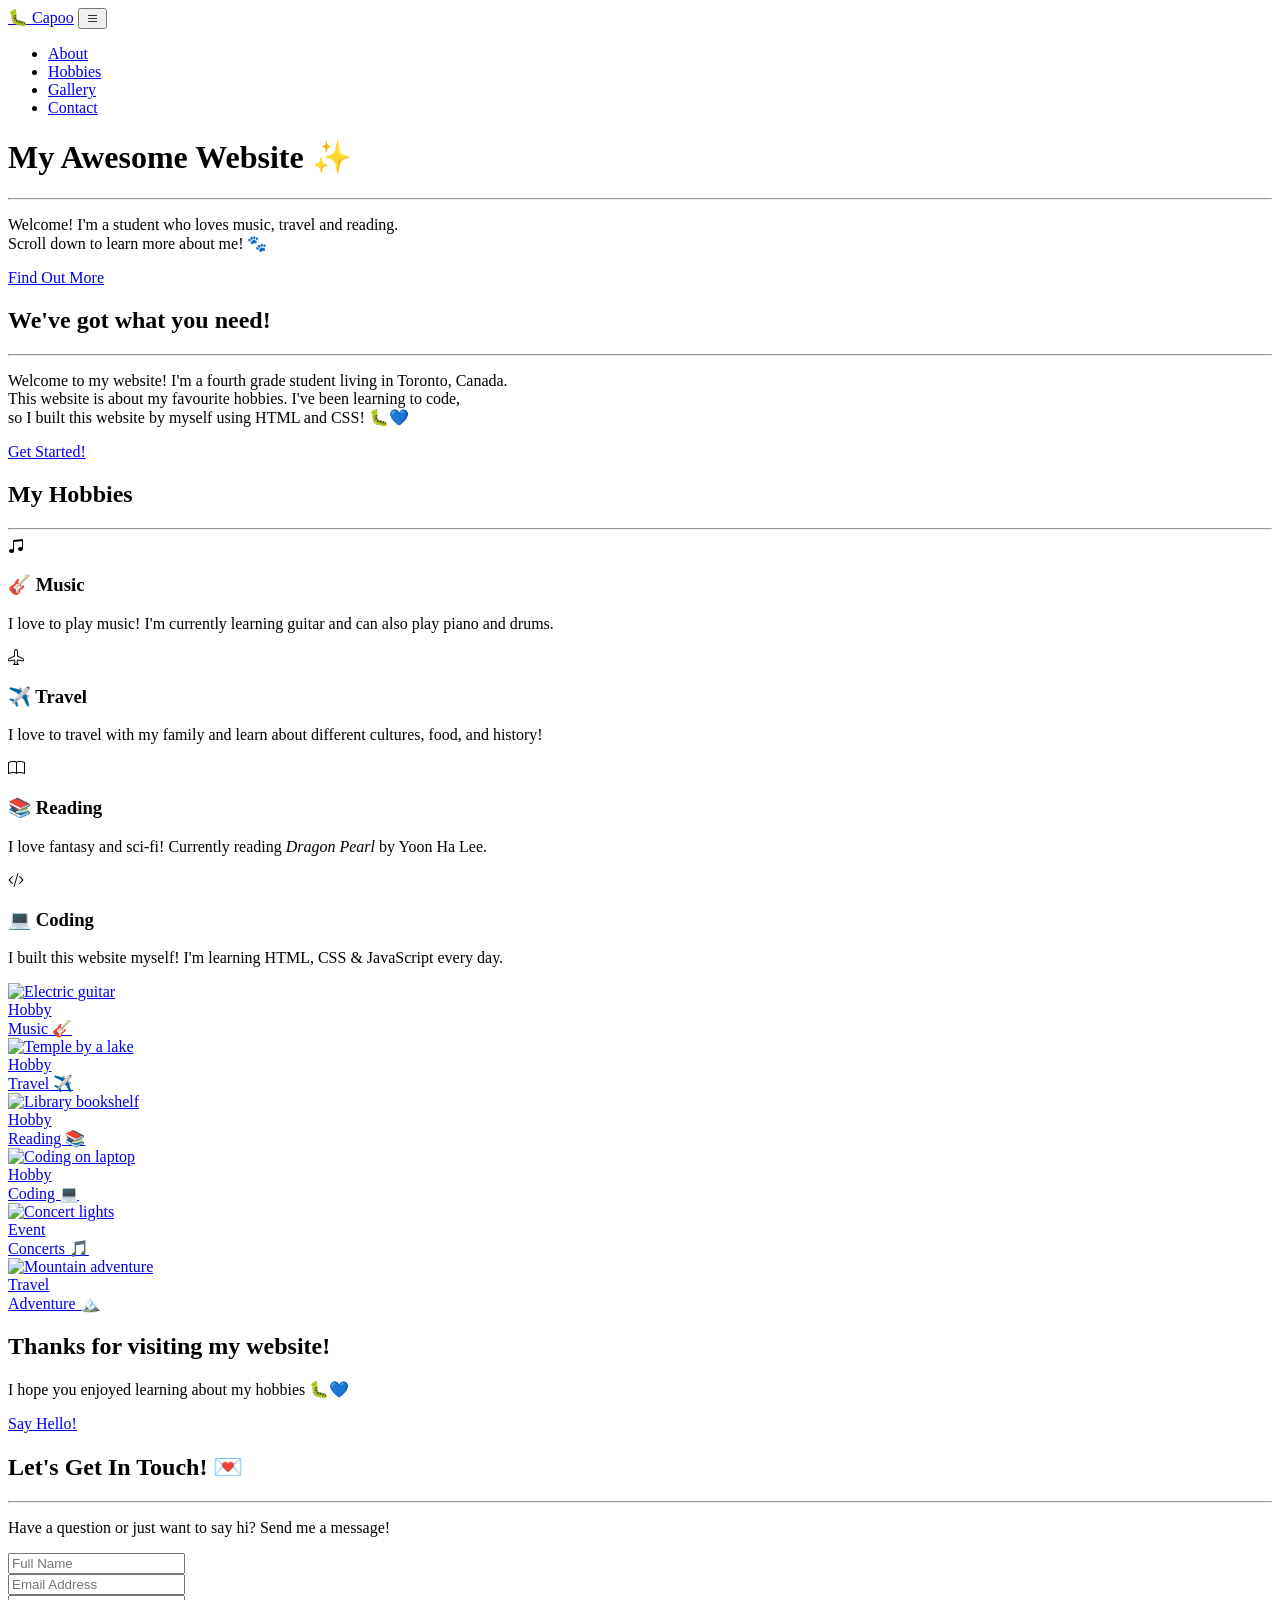
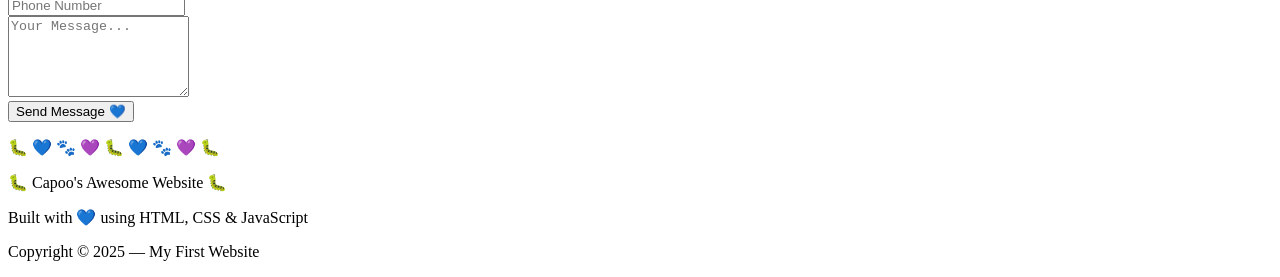
==== index.html @ 3549cbed "Add files via upload" ====
<!DOCTYPE html>
<html lang="en">
  <head>
    <meta charset="UTF-8" />
    <meta name="viewport" content="width=device-width, initial-scale=1, shrink-to-fit=no" />
    <meta name="description" content="My Capoo-themed personal website showcasing my hobbies and interests. Kawaii and cute!" />
    <title>🐛 Capoo's Awesome Website</title>
    <!-- Bootstrap Icons -->
    <link href="https://cdn.jsdelivr.net/npm/bootstrap-icons@1.10.5/font/bootstrap-icons.css" rel="stylesheet" />
    <!-- Google Fonts -->
    <link rel="preconnect" href="https://fonts.googleapis.com" />
    <link rel="preconnect" href="https://fonts.gstatic.com" crossorigin />
    <link href="https://fonts.googleapis.com/css2?family=Nunito:wght@400;600;700;800;900&family=Quicksand:wght@400;500;600;700&display=swap" rel="stylesheet" />
    <!-- SimpleLightbox CSS -->
    <link href="https://cdnjs.cloudflare.com/ajax/libs/SimpleLightbox/2.1.0/simpleLightbox.min.css" rel="stylesheet" />
    <!-- Main Stylesheet -->
    <link rel="stylesheet" href="style.css" />
  </head>
  <body id="page-top">

    <!-- ===== NAVBAR ===== -->
    <nav class="capoo-nav" id="mainNav">
      <div class="nav-container">
        <a class="nav-brand" href="#page-top">🐛 Capoo</a>
        <button class="nav-toggler" id="navToggler" aria-label="Toggle navigation">
          <i class="bi bi-list"></i>
        </button>
        <ul class="nav-links" id="navLinks">
          <li><a class="nav-link" href="#about">About</a></li>
          <li><a class="nav-link" href="#hobbies">Hobbies</a></li>
          <li><a class="nav-link" href="#gallery">Gallery</a></li>
          <li><a class="nav-link" href="#contact">Contact</a></li>
        </ul>
      </div>
    </nav>

    <!-- ===== MASTHEAD / HERO ===== -->
    <header class="masthead" id="hero">
      <div class="masthead-overlay"></div>
      <div class="masthead-content">
        <div class="masthead-inner">
          <h1 class="masthead-title">My Awesome Website ✨</h1>
          <hr class="divider" />
          <p class="masthead-subtitle">
            Welcome! I'm a student who loves music, travel and reading.<br />
            Scroll down to learn more about me! 🐾
          </p>
          <a class="btn-capoo-xl" href="#about">Find Out More</a>
        </div>
      </div>
    </header>

    <!-- ===== ABOUT ===== -->
    <section class="page-section section-primary" id="about">
      <div class="section-container text-center">
        <h2 class="section-heading text-white">We've got what you need!</h2>
        <hr class="divider divider-light" />
        <p class="section-subtext text-white-75">
          Welcome to my website! I'm a fourth grade student living in Toronto, Canada.<br />
          This website is about my favourite hobbies. I've been learning to code,<br />
          so I built this website by myself using HTML and CSS! 🐛💙
        </p>
        <a class="btn-capoo-xl btn-light-outline" href="#hobbies">Get Started!</a>
      </div>
    </section>

    <!-- ===== HOBBIES (Services grid) ===== -->
    <section class="page-section section-white" id="hobbies">
      <div class="section-container">
        <h2 class="section-heading text-center text-dark">My Hobbies</h2>
        <hr class="divider" />
        <div class="services-grid">

          <!-- Music -->
          <div class="service-item text-center">
            <div class="service-icon">
              <i class="bi bi-music-note-beamed text-capoo"></i>
            </div>
            <h3 class="service-title">🎸 Music</h3>
            <p class="service-text">
              I love to play music! I'm currently learning guitar and can also play piano and drums.
            </p>
          </div>

          <!-- Travel -->
          <div class="service-item text-center">
            <div class="service-icon">
              <i class="bi bi-airplane text-capoo"></i>
            </div>
            <h3 class="service-title">✈️ Travel</h3>
            <p class="service-text">
              I love to travel with my family and learn about different cultures, food, and history!
            </p>
          </div>

          <!-- Reading -->
          <div class="service-item text-center">
            <div class="service-icon">
              <i class="bi bi-book text-capoo"></i>
            </div>
            <h3 class="service-title">📚 Reading</h3>
            <p class="service-text">
              I love fantasy and sci-fi! Currently reading <em>Dragon Pearl</em> by Yoon Ha Lee.
            </p>
          </div>

          <!-- Coding -->
          <div class="service-item text-center">
            <div class="service-icon">
              <i class="bi bi-code-slash text-capoo"></i>
            </div>
            <h3 class="service-title">💻 Coding</h3>
            <p class="service-text">
              I built this website myself! I'm learning HTML, CSS & JavaScript every day.
            </p>
          </div>

        </div>
      </div>
    </section>

    <!-- ===== GALLERY (Portfolio grid) ===== -->
    <div id="gallery">
      <div class="portfolio-grid">

        <a class="portfolio-box" href="https://images.unsplash.com/photo-1510915361894-db8b60106cb1?w=1600&auto=format&fit=crop" title="Music">
          <img src="https://images.unsplash.com/photo-1510915361894-db8b60106cb1?w=600&auto=format&fit=crop" alt="Electric guitar" loading="lazy" />
          <div class="portfolio-caption">
            <div class="portfolio-category">Hobby</div>
            <div class="portfolio-name">Music 🎸</div>
          </div>
        </a>

        <a class="portfolio-box" href="https://images.unsplash.com/photo-1528360983277-13d401cdc186?w=1600&auto=format&fit=crop" title="Travel">
          <img src="https://images.unsplash.com/photo-1528360983277-13d401cdc186?w=600&auto=format&fit=crop" alt="Temple by a lake" loading="lazy" />
          <div class="portfolio-caption">
            <div class="portfolio-category">Hobby</div>
            <div class="portfolio-name">Travel ✈️</div>
          </div>
        </a>

        <a class="portfolio-box" href="https://images.unsplash.com/photo-1507842217343-583bb7270b66?w=1600&auto=format&fit=crop" title="Reading">
          <img src="https://images.unsplash.com/photo-1507842217343-583bb7270b66?w=600&auto=format&fit=crop" alt="Library bookshelf" loading="lazy" />
          <div class="portfolio-caption">
            <div class="portfolio-category">Hobby</div>
            <div class="portfolio-name">Reading 📚</div>
          </div>
        </a>

        <a class="portfolio-box" href="https://images.unsplash.com/photo-1461749280684-dccba630e2f6?w=1600&auto=format&fit=crop" title="Coding">
          <img src="https://images.unsplash.com/photo-1461749280684-dccba630e2f6?w=600&auto=format&fit=crop" alt="Coding on laptop" loading="lazy" />
          <div class="portfolio-caption">
            <div class="portfolio-category">Hobby</div>
            <div class="portfolio-name">Coding 💻</div>
          </div>
        </a>

        <a class="portfolio-box" href="https://images.unsplash.com/photo-1511671782779-c97d3d27a1d4?w=1600&auto=format&fit=crop" title="Concerts">
          <img src="https://images.unsplash.com/photo-1511671782779-c97d3d27a1d4?w=600&auto=format&fit=crop" alt="Concert lights" loading="lazy" />
          <div class="portfolio-caption">
            <div class="portfolio-category">Event</div>
            <div class="portfolio-name">Concerts 🎵</div>
          </div>
        </a>

        <a class="portfolio-box" href="https://images.unsplash.com/photo-1476514525535-07fb3b4ae5f1?w=1600&auto=format&fit=crop" title="Adventure">
          <img src="https://images.unsplash.com/photo-1476514525535-07fb3b4ae5f1?w=600&auto=format&fit=crop" alt="Mountain adventure" loading="lazy" />
          <div class="portfolio-caption">
            <div class="portfolio-category">Travel</div>
            <div class="portfolio-name">Adventure 🏔️</div>
          </div>
        </a>

      </div>
    </div>

    <!-- ===== CALL TO ACTION ===== -->
    <section class="page-section section-cta">
      <div class="section-container text-center">
        <h2 class="cta-title">Thanks for visiting my website!</h2>
        <p class="cta-sub">I hope you enjoyed learning about my hobbies 🐛💙</p>
        <a class="btn-capoo-xl" href="#contact">Say Hello!</a>
      </div>
    </section>

    <!-- ===== CONTACT ===== -->
    <section class="page-section section-white" id="contact">
      <div class="section-container">
        <div class="contact-header text-center">
          <h2 class="section-heading text-dark">Let's Get In Touch! 💌</h2>
          <hr class="divider" />
          <p class="section-subtext text-muted">
            Have a question or just want to say hi? Send me a message!
          </p>
        </div>
        <div class="contact-form-wrap">
          <form id="contactForm">
            <div class="form-group">
              <input class="form-input" id="name" type="text" placeholder="Full Name" />
            </div>
            <div class="form-group">
              <input class="form-input" id="email" type="email" placeholder="Email Address" />
            </div>
            <div class="form-group">
              <input class="form-input" id="phone" type="tel" placeholder="Phone Number" />
            </div>
            <div class="form-group">
              <textarea class="form-input" id="message" placeholder="Your Message..." rows="5"></textarea>
            </div>
            <div class="form-submit">
              <button class="btn-capoo-xl btn-submit" type="submit">Send Message 💙</button>
            </div>
          </form>
        </div>
      </div>
    </section>

    <!-- ===== FOOTER ===== -->
    <footer class="capoo-footer">
      <div class="footer-rainbow"></div>
      <div class="section-container text-center">
        <p class="footer-bugs">🐛 💙 🐾 💜 🐛 💙 🐾 💜 🐛</p>
        <p class="footer-title">🐛 Capoo's Awesome Website 🐛</p>
        <p class="footer-credit">Built with 💙 using HTML, CSS &amp; JavaScript</p>
        <p class="footer-copy">Copyright &copy; 2025 — My First Website</p>
      </div>
    </footer>

    <!-- SimpleLightbox JS -->
    <script src="https://cdnjs.cloudflare.com/ajax/libs/SimpleLightbox/2.1.0/simpleLightbox.min.js"></script>
    <!-- Main Script -->
    <script src="script.js"></script>
  </body>
</html>
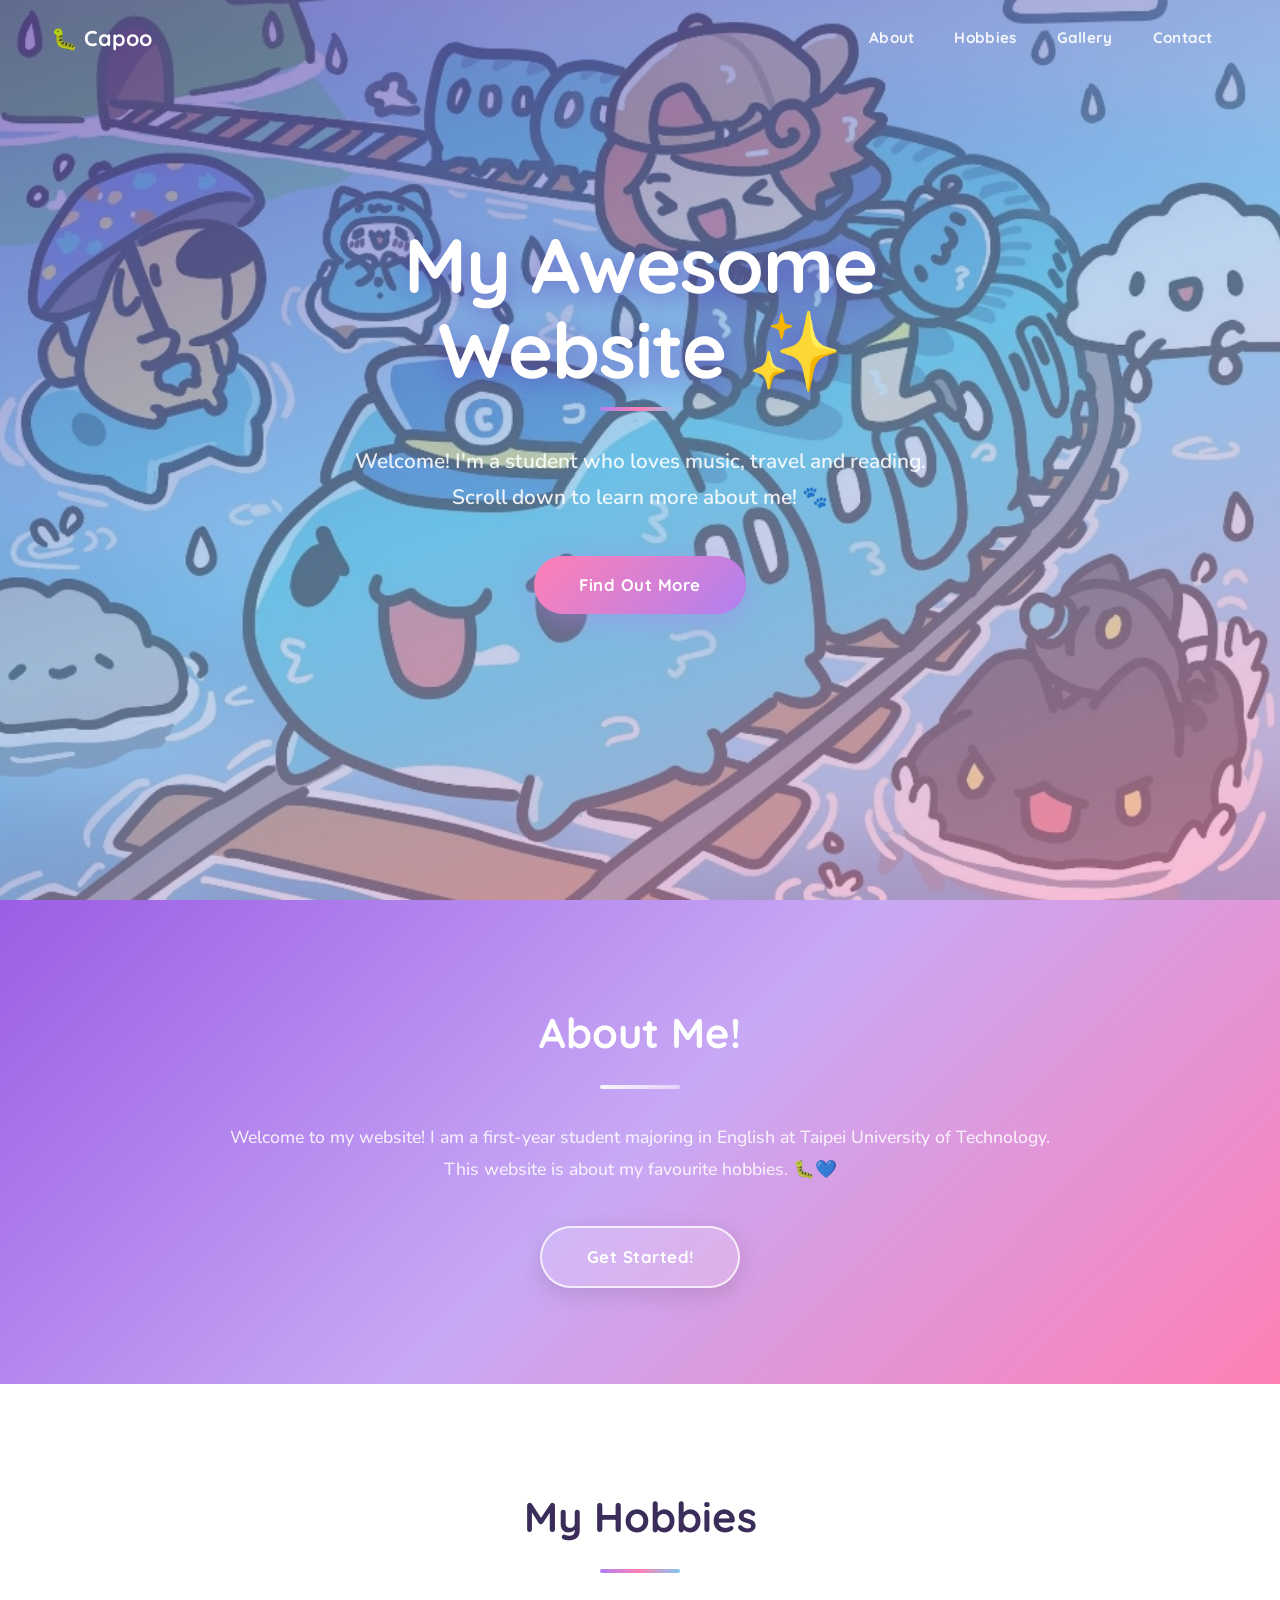
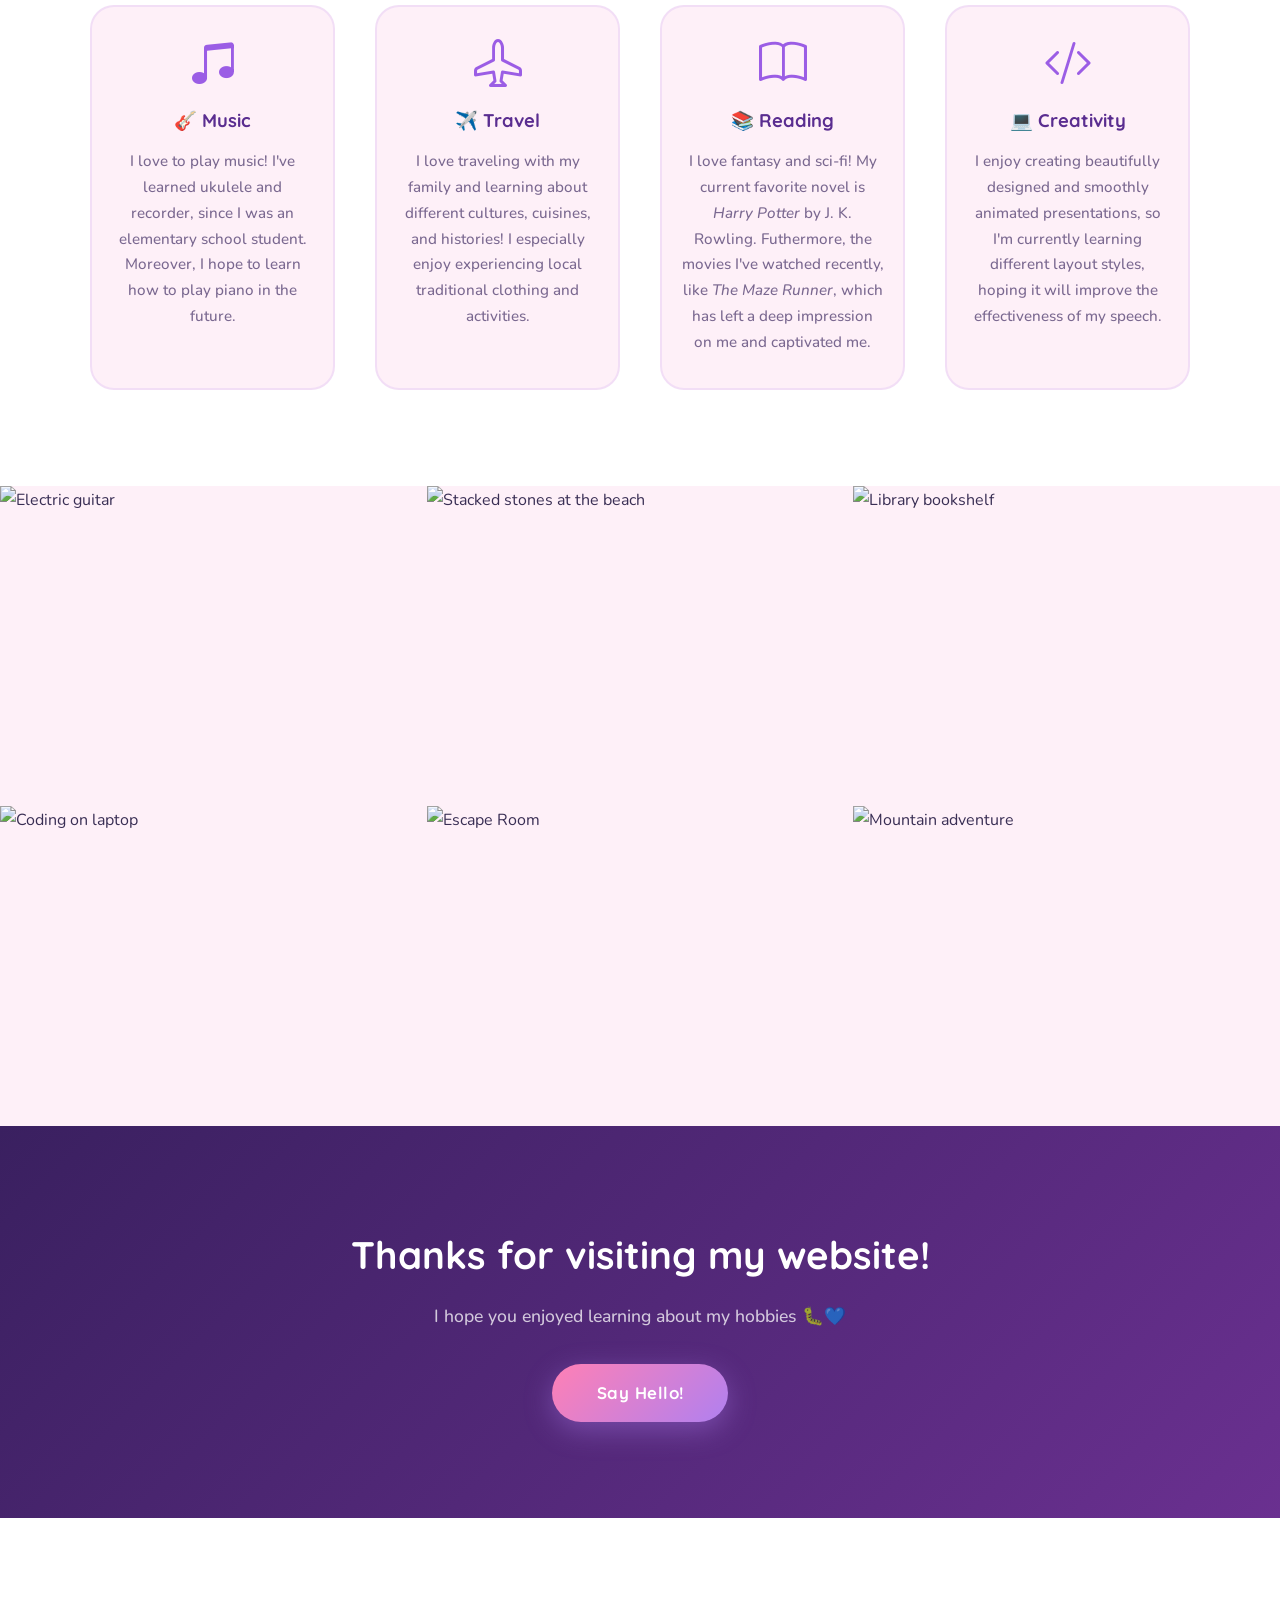
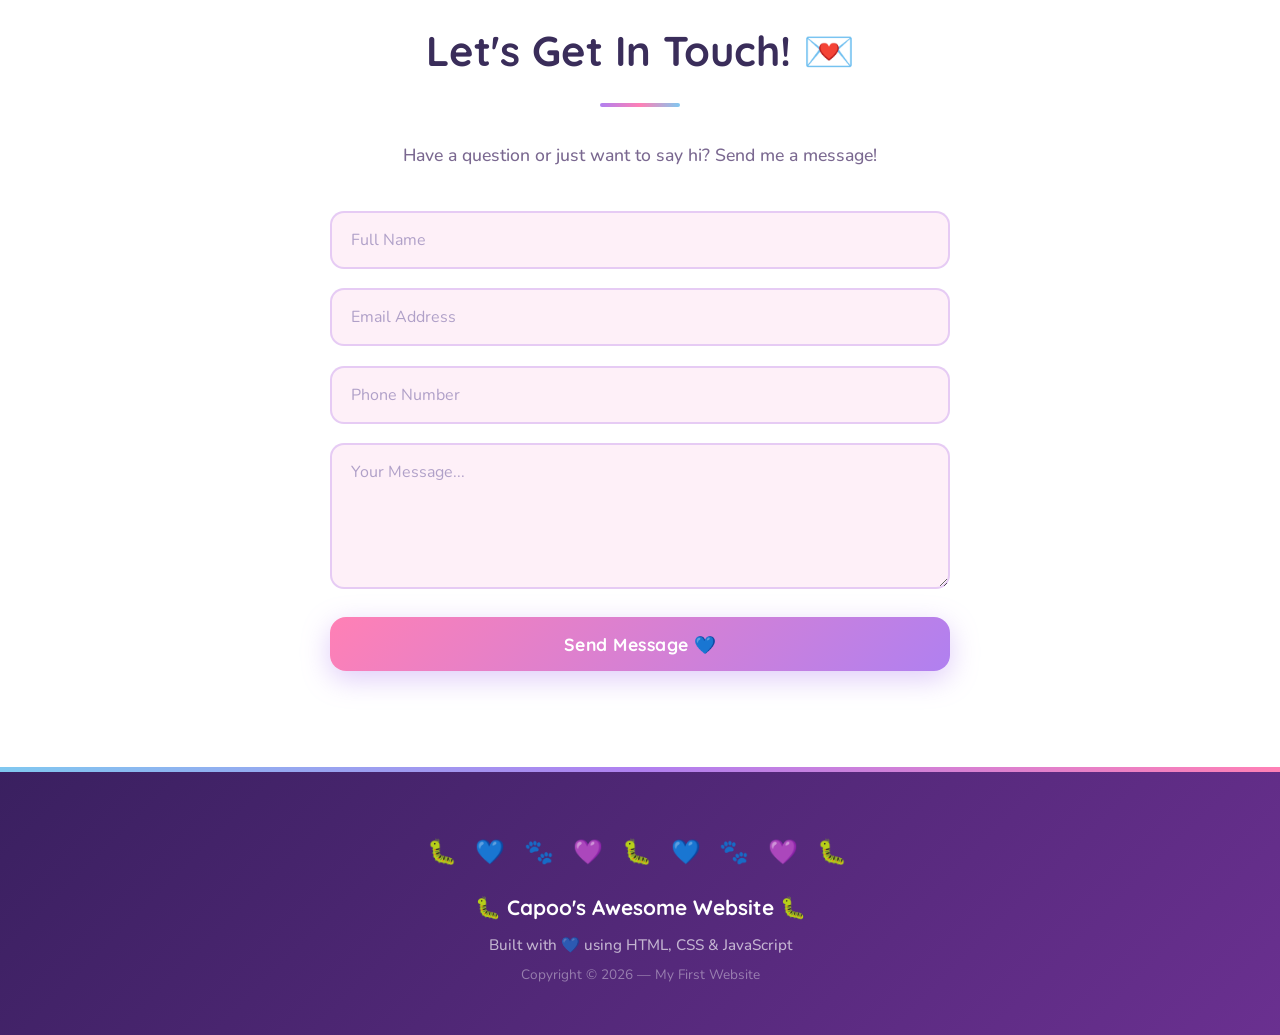
==== commit 411323ca: "Add files via upload" ====
--- a/index.html
+++ b/index.html
@@ -1,234 +1,257 @@
 <!DOCTYPE html>
 <html lang="en">
-  <head>
-    <meta charset="UTF-8" />
-    <meta name="viewport" content="width=device-width, initial-scale=1, shrink-to-fit=no" />
-    <meta name="description" content="My Capoo-themed personal website showcasing my hobbies and interests. Kawaii and cute!" />
-    <title>🐛 Capoo's Awesome Website</title>
-    <!-- Bootstrap Icons -->
-    <link href="https://cdn.jsdelivr.net/npm/bootstrap-icons@1.10.5/font/bootstrap-icons.css" rel="stylesheet" />
-    <!-- Google Fonts -->
-    <link rel="preconnect" href="https://fonts.googleapis.com" />
-    <link rel="preconnect" href="https://fonts.gstatic.com" crossorigin />
-    <link href="https://fonts.googleapis.com/css2?family=Nunito:wght@400;600;700;800;900&family=Quicksand:wght@400;500;600;700&display=swap" rel="stylesheet" />
-    <!-- SimpleLightbox CSS -->
-    <link href="https://cdnjs.cloudflare.com/ajax/libs/SimpleLightbox/2.1.0/simpleLightbox.min.css" rel="stylesheet" />
-    <!-- Main Stylesheet -->
-    <link rel="stylesheet" href="style.css" />
-  </head>
-  <body id="page-top">
-
-    <!-- ===== NAVBAR ===== -->
-    <nav class="capoo-nav" id="mainNav">
-      <div class="nav-container">
-        <a class="nav-brand" href="#page-top">🐛 Capoo</a>
-        <button class="nav-toggler" id="navToggler" aria-label="Toggle navigation">
-          <i class="bi bi-list"></i>
-        </button>
-        <ul class="nav-links" id="navLinks">
-          <li><a class="nav-link" href="#about">About</a></li>
-          <li><a class="nav-link" href="#hobbies">Hobbies</a></li>
-          <li><a class="nav-link" href="#gallery">Gallery</a></li>
-          <li><a class="nav-link" href="#contact">Contact</a></li>
-        </ul>
-      </div>
-    </nav>
-
-    <!-- ===== MASTHEAD / HERO ===== -->
-    <header class="masthead" id="hero">
-      <div class="masthead-overlay"></div>
-      <div class="masthead-content">
-        <div class="masthead-inner">
-          <h1 class="masthead-title">My Awesome Website ✨</h1>
-          <hr class="divider" />
-          <p class="masthead-subtitle">
-            Welcome! I'm a student who loves music, travel and reading.<br />
-            Scroll down to learn more about me! 🐾
-          </p>
-          <a class="btn-capoo-xl" href="#about">Find Out More</a>
-        </div>
-      </div>
-    </header>
-
-    <!-- ===== ABOUT ===== -->
-    <section class="page-section section-primary" id="about">
-      <div class="section-container text-center">
-        <h2 class="section-heading text-white">We've got what you need!</h2>
-        <hr class="divider divider-light" />
-        <p class="section-subtext text-white-75">
-          Welcome to my website! I'm a fourth grade student living in Toronto, Canada.<br />
-          This website is about my favourite hobbies. I've been learning to code,<br />
-          so I built this website by myself using HTML and CSS! 🐛💙
+
+<head>
+  <meta charset="UTF-8" />
+  <meta name="viewport" content="width=device-width, initial-scale=1, shrink-to-fit=no" />
+  <meta name="description"
+    content="My Capoo-themed personal website showcasing my hobbies and interests. Kawaii and cute!" />
+  <title>🐛 Capoo's Awesome Website</title>
+  <!-- Bootstrap Icons -->
+  <link href="https://cdn.jsdelivr.net/npm/bootstrap-icons@1.10.5/font/bootstrap-icons.css" rel="stylesheet" />
+  <!-- Google Fonts -->
+  <link rel="preconnect" href="https://fonts.googleapis.com" />
+  <link rel="preconnect" href="https://fonts.gstatic.com" crossorigin />
+  <link
+    href="https://fonts.googleapis.com/css2?family=Nunito:wght@400;600;700;800;900&family=Quicksand:wght@400;500;600;700&display=swap"
+    rel="stylesheet" />
+  <!-- SimpleLightbox CSS -->
+  <link href="https://cdnjs.cloudflare.com/ajax/libs/SimpleLightbox/2.1.0/simpleLightbox.min.css" rel="stylesheet" />
+  <!-- Main Stylesheet -->
+  <link rel="stylesheet" href="style.css" />
+</head>
+
+<body id="page-top">
+
+  <!-- ===== NAVBAR ===== -->
+  <nav class="capoo-nav" id="mainNav">
+    <div class="nav-container">
+      <a class="nav-brand" href="#page-top">🐛 Capoo</a>
+      <button class="nav-toggler" id="navToggler" aria-label="Toggle navigation">
+        <i class="bi bi-list"></i>
+      </button>
+      <ul class="nav-links" id="navLinks">
+        <li><a class="nav-link" href="#about">About</a></li>
+        <li><a class="nav-link" href="#hobbies">Hobbies</a></li>
+        <li><a class="nav-link" href="#gallery">Gallery</a></li>
+        <li><a class="nav-link" href="#contact">Contact</a></li>
+      </ul>
+    </div>
+  </nav>
+
+  <!-- ===== MASTHEAD / HERO ===== -->
+  <header class="masthead" id="hero">
+    <div class="masthead-overlay"></div>
+    <div class="masthead-content">
+      <div class="masthead-inner">
+        <h1 class="masthead-title">My Awesome Website ✨</h1>
+        <hr class="divider" />
+        <p class="masthead-subtitle">
+          Welcome! I'm a student who loves music, travel and reading.<br />
+          Scroll down to learn more about me! 🐾
         </p>
-        <a class="btn-capoo-xl btn-light-outline" href="#hobbies">Get Started!</a>
-      </div>
-    </section>
-
-    <!-- ===== HOBBIES (Services grid) ===== -->
-    <section class="page-section section-white" id="hobbies">
-      <div class="section-container">
-        <h2 class="section-heading text-center text-dark">My Hobbies</h2>
+        <a class="btn-capoo-xl" href="#about">Find Out More</a>
+      </div>
+    </div>
+  </header>
+
+  <!-- ===== ABOUT ===== -->
+  <section class="page-section section-primary" id="about">
+    <div class="section-container text-center">
+      <h2 class="section-heading text-white">About Me!</h2>
+      <hr class="divider divider-light" />
+      <p class="section-subtext text-white-75">
+        Welcome to my website! I am a first-year student majoring in English at Taipei University of Technology.<br />
+        This website is about my favourite hobbies. 🐛💙
+      </p>
+      <a class="btn-capoo-xl btn-light-outline" href="#hobbies">Get Started!</a>
+    </div>
+  </section>
+
+  <!-- ===== HOBBIES (Services grid) ===== -->
+  <section class="page-section section-white" id="hobbies">
+    <div class="section-container">
+      <h2 class="section-heading text-center text-dark">My Hobbies</h2>
+      <hr class="divider" />
+      <div class="services-grid">
+
+        <!-- Music -->
+        <div class="service-item text-center">
+          <div class="service-icon">
+            <i class="bi bi-music-note-beamed text-capoo"></i>
+          </div>
+          <h3 class="service-title">🎸 Music</h3>
+          <p class="service-text">
+            I love to play music! I've learned ukulele and recorder, since I was an elementary school student. Moreover,
+            I hope to learn how to play piano in the future.
+          </p>
+        </div>
+
+        <!-- Travel -->
+        <div class="service-item text-center">
+          <div class="service-icon">
+            <i class="bi bi-airplane text-capoo"></i>
+          </div>
+          <h3 class="service-title">✈️ Travel</h3>
+          <p class="service-text">
+            I love traveling with my family and learning about different cultures, cuisines, and histories! I especially
+            enjoy experiencing local traditional clothing and activities.
+          </p>
+        </div>
+
+        <!-- Reading -->
+        <div class="service-item text-center">
+          <div class="service-icon">
+            <i class="bi bi-book text-capoo"></i>
+          </div>
+          <h3 class="service-title">📚 Reading</h3>
+          <p class="service-text">
+            I love fantasy and sci-fi! My current favorite novel is <em>Harry Potter</em> by J. K. Rowling. Futhermore,
+            the movies I've watched recently, like <em>The Maze Runner</em>, which has left a deep impression on me and
+            captivated me.
+          </p>
+        </div>
+
+        <!-- Coding -->
+        <div class="service-item text-center">
+          <div class="service-icon">
+            <i class="bi bi-code-slash text-capoo"></i>
+          </div>
+          <h3 class="service-title">💻 Creativity</h3>
+          <p class="service-text">
+            I enjoy creating beautifully designed and smoothly animated presentations, so I'm currently learning
+            different layout styles, hoping it will improve the effectiveness of my speech.
+          </p>
+        </div>
+
+      </div>
+    </div>
+  </section>
+
+  <!-- ===== GALLERY (Portfolio grid) ===== -->
+  <div id="gallery">
+    <div class="portfolio-grid">
+
+      <a class="portfolio-box"
+        href="https://images.unsplash.com/photo-1510915361894-db8b60106cb1?w=1600&auto=format&fit=crop" title="Music">
+        <img src="https://shoplineimg.com/60a4a9a0fdff280007b32a31/62dbcde000f5f400147b239a/800x.png?"
+          alt="Electric guitar" loading="lazy" />
+        <div class="portfolio-caption">
+          <div class="portfolio-category">Hobby</div>
+          <div class="portfolio-name">Music 🎸</div>
+        </div>
+      </a>
+
+      <a class="portfolio-box" href="image/Travel.jpg" title="Travel">
+        <img src="image/Travel.jpg" alt="Stacked stones at the beach" loading="lazy"
+          style="object-fit: cover; width: 100%; height: 100%;" />
+        <div class="portfolio-caption">
+          <div class="portfolio-category">Hobby</div>
+          <div class="portfolio-name">Travel ✈️</div>
+        </div>
+      </a>
+
+      <a class="portfolio-box"
+        href="https://images.squarespace-cdn.com/content/v1/6018c611956c02769138feca/1658355493923-9USL67UAE37I69P9EAL5/unsplash-image-U4UwzRSns6M.jpg"
+        title="Reading">
+        <img
+          src="https://images.squarespace-cdn.com/content/v1/6018c611956c02769138feca/1658355493923-9USL67UAE37I69P9EAL5/unsplash-image-U4UwzRSns6M.jpg"
+          alt="Library bookshelf" loading="lazy" />
+        <div class="portfolio-caption">
+          <div class="portfolio-category">Hobby</div>
+          <div class="portfolio-name">Reading 📚</div>
+        </div>
+      </a>
+
+      <a class="portfolio-box"
+        href="https://images.unsplash.com/photo-1461749280684-dccba630e2f6?w=1600&auto=format&fit=crop" title="Coding">
+        <img
+          src="https://www.niar.org.tw/files/file_pool/1/0J144341151941184075/%E6%96%87%E7%AB%A0%E5%9C%96%E7%89%87%E6%89%80%E6%9C%89%E6%AC%8A%EF%BC%9A%EF%BC%8CCreated%20by%20geralt.jpg"
+          alt="Coding on laptop" loading="lazy" />
+        <div class="portfolio-caption">
+          <div class="portfolio-category">Hobby</div>
+          <div class="portfolio-name">Creativity 💻</div>
+        </div>
+      </a>
+
+      <a class="portfolio-box" href="image/密逃.jpg" title="Escape Room">
+        <img src="image/密逃.jpg" alt="Escape Room" loading="lazy" />
+        <div class="portfolio-caption">
+          <div class="portfolio-category">Event</div>
+          <div class="portfolio-name">Escape Room 🧩</div>
+        </div>
+      </a>
+
+      <a class="portfolio-box"
+        href="https://images.unsplash.com/photo-1476514525535-07fb3b4ae5f1?w=1600&auto=format&fit=crop"
+        title="Adventure">
+        <img src="D:\北科114-2\114-2 科技英文\webpage\image\79f61e17-dc0e-4426-bca4-660a4df7c7f3.jpg" alt="Mountain adventure"
+          loading="lazy" />
+        <div class="portfolio-caption">
+          <div class="portfolio-category">Travel</div>
+          <div class="portfolio-name">Explore 🏔️</div>
+        </div>
+      </a>
+
+    </div>
+  </div>
+
+  <!-- ===== CALL TO ACTION ===== -->
+  <section class="page-section section-cta">
+    <div class="section-container text-center">
+      <h2 class="cta-title">Thanks for visiting my website!</h2>
+      <p class="cta-sub">I hope you enjoyed learning about my hobbies 🐛💙</p>
+      <a class="btn-capoo-xl" href="#contact">Say Hello!</a>
+    </div>
+  </section>
+
+  <!-- ===== CONTACT ===== -->
+  <section class="page-section section-white" id="contact">
+    <div class="section-container">
+      <div class="contact-header text-center">
+        <h2 class="section-heading text-dark">Let's Get In Touch! 💌</h2>
         <hr class="divider" />
-        <div class="services-grid">
-
-          <!-- Music -->
-          <div class="service-item text-center">
-            <div class="service-icon">
-              <i class="bi bi-music-note-beamed text-capoo"></i>
-            </div>
-            <h3 class="service-title">🎸 Music</h3>
-            <p class="service-text">
-              I love to play music! I'm currently learning guitar and can also play piano and drums.
-            </p>
-          </div>
-
-          <!-- Travel -->
-          <div class="service-item text-center">
-            <div class="service-icon">
-              <i class="bi bi-airplane text-capoo"></i>
-            </div>
-            <h3 class="service-title">✈️ Travel</h3>
-            <p class="service-text">
-              I love to travel with my family and learn about different cultures, food, and history!
-            </p>
-          </div>
-
-          <!-- Reading -->
-          <div class="service-item text-center">
-            <div class="service-icon">
-              <i class="bi bi-book text-capoo"></i>
-            </div>
-            <h3 class="service-title">📚 Reading</h3>
-            <p class="service-text">
-              I love fantasy and sci-fi! Currently reading <em>Dragon Pearl</em> by Yoon Ha Lee.
-            </p>
-          </div>
-
-          <!-- Coding -->
-          <div class="service-item text-center">
-            <div class="service-icon">
-              <i class="bi bi-code-slash text-capoo"></i>
-            </div>
-            <h3 class="service-title">💻 Coding</h3>
-            <p class="service-text">
-              I built this website myself! I'm learning HTML, CSS & JavaScript every day.
-            </p>
-          </div>
-
-        </div>
-      </div>
-    </section>
-
-    <!-- ===== GALLERY (Portfolio grid) ===== -->
-    <div id="gallery">
-      <div class="portfolio-grid">
-
-        <a class="portfolio-box" href="https://images.unsplash.com/photo-1510915361894-db8b60106cb1?w=1600&auto=format&fit=crop" title="Music">
-          <img src="https://images.unsplash.com/photo-1510915361894-db8b60106cb1?w=600&auto=format&fit=crop" alt="Electric guitar" loading="lazy" />
-          <div class="portfolio-caption">
-            <div class="portfolio-category">Hobby</div>
-            <div class="portfolio-name">Music 🎸</div>
-          </div>
-        </a>
-
-        <a class="portfolio-box" href="https://images.unsplash.com/photo-1528360983277-13d401cdc186?w=1600&auto=format&fit=crop" title="Travel">
-          <img src="https://images.unsplash.com/photo-1528360983277-13d401cdc186?w=600&auto=format&fit=crop" alt="Temple by a lake" loading="lazy" />
-          <div class="portfolio-caption">
-            <div class="portfolio-category">Hobby</div>
-            <div class="portfolio-name">Travel ✈️</div>
-          </div>
-        </a>
-
-        <a class="portfolio-box" href="https://images.unsplash.com/photo-1507842217343-583bb7270b66?w=1600&auto=format&fit=crop" title="Reading">
-          <img src="https://images.unsplash.com/photo-1507842217343-583bb7270b66?w=600&auto=format&fit=crop" alt="Library bookshelf" loading="lazy" />
-          <div class="portfolio-caption">
-            <div class="portfolio-category">Hobby</div>
-            <div class="portfolio-name">Reading 📚</div>
-          </div>
-        </a>
-
-        <a class="portfolio-box" href="https://images.unsplash.com/photo-1461749280684-dccba630e2f6?w=1600&auto=format&fit=crop" title="Coding">
-          <img src="https://images.unsplash.com/photo-1461749280684-dccba630e2f6?w=600&auto=format&fit=crop" alt="Coding on laptop" loading="lazy" />
-          <div class="portfolio-caption">
-            <div class="portfolio-category">Hobby</div>
-            <div class="portfolio-name">Coding 💻</div>
-          </div>
-        </a>
-
-        <a class="portfolio-box" href="https://images.unsplash.com/photo-1511671782779-c97d3d27a1d4?w=1600&auto=format&fit=crop" title="Concerts">
-          <img src="https://images.unsplash.com/photo-1511671782779-c97d3d27a1d4?w=600&auto=format&fit=crop" alt="Concert lights" loading="lazy" />
-          <div class="portfolio-caption">
-            <div class="portfolio-category">Event</div>
-            <div class="portfolio-name">Concerts 🎵</div>
-          </div>
-        </a>
-
-        <a class="portfolio-box" href="https://images.unsplash.com/photo-1476514525535-07fb3b4ae5f1?w=1600&auto=format&fit=crop" title="Adventure">
-          <img src="https://images.unsplash.com/photo-1476514525535-07fb3b4ae5f1?w=600&auto=format&fit=crop" alt="Mountain adventure" loading="lazy" />
-          <div class="portfolio-caption">
-            <div class="portfolio-category">Travel</div>
-            <div class="portfolio-name">Adventure 🏔️</div>
-          </div>
-        </a>
-
-      </div>
-    </div>
-
-    <!-- ===== CALL TO ACTION ===== -->
-    <section class="page-section section-cta">
-      <div class="section-container text-center">
-        <h2 class="cta-title">Thanks for visiting my website!</h2>
-        <p class="cta-sub">I hope you enjoyed learning about my hobbies 🐛💙</p>
-        <a class="btn-capoo-xl" href="#contact">Say Hello!</a>
-      </div>
-    </section>
-
-    <!-- ===== CONTACT ===== -->
-    <section class="page-section section-white" id="contact">
-      <div class="section-container">
-        <div class="contact-header text-center">
-          <h2 class="section-heading text-dark">Let's Get In Touch! 💌</h2>
-          <hr class="divider" />
-          <p class="section-subtext text-muted">
-            Have a question or just want to say hi? Send me a message!
-          </p>
-        </div>
-        <div class="contact-form-wrap">
-          <form id="contactForm">
-            <div class="form-group">
-              <input class="form-input" id="name" type="text" placeholder="Full Name" />
-            </div>
-            <div class="form-group">
-              <input class="form-input" id="email" type="email" placeholder="Email Address" />
-            </div>
-            <div class="form-group">
-              <input class="form-input" id="phone" type="tel" placeholder="Phone Number" />
-            </div>
-            <div class="form-group">
-              <textarea class="form-input" id="message" placeholder="Your Message..." rows="5"></textarea>
-            </div>
-            <div class="form-submit">
-              <button class="btn-capoo-xl btn-submit" type="submit">Send Message 💙</button>
-            </div>
-          </form>
-        </div>
-      </div>
-    </section>
-
-    <!-- ===== FOOTER ===== -->
-    <footer class="capoo-footer">
-      <div class="footer-rainbow"></div>
-      <div class="section-container text-center">
-        <p class="footer-bugs">🐛 💙 🐾 💜 🐛 💙 🐾 💜 🐛</p>
-        <p class="footer-title">🐛 Capoo's Awesome Website 🐛</p>
-        <p class="footer-credit">Built with 💙 using HTML, CSS &amp; JavaScript</p>
-        <p class="footer-copy">Copyright &copy; 2025 — My First Website</p>
-      </div>
-    </footer>
-
-    <!-- SimpleLightbox JS -->
-    <script src="https://cdnjs.cloudflare.com/ajax/libs/SimpleLightbox/2.1.0/simpleLightbox.min.js"></script>
-    <!-- Main Script -->
-    <script src="script.js"></script>
-  </body>
-</html>
+        <p class="section-subtext text-muted">
+          Have a question or just want to say hi? Send me a message!
+        </p>
+      </div>
+      <div class="contact-form-wrap">
+        <form id="contactForm">
+          <div class="form-group">
+            <input class="form-input" id="name" type="text" placeholder="Full Name" />
+          </div>
+          <div class="form-group">
+            <input class="form-input" id="email" type="email" placeholder="Email Address" />
+          </div>
+          <div class="form-group">
+            <input class="form-input" id="phone" type="tel" placeholder="Phone Number" />
+          </div>
+          <div class="form-group">
+            <textarea class="form-input" id="message" placeholder="Your Message..." rows="5"></textarea>
+          </div>
+          <div class="form-submit">
+            <button class="btn-capoo-xl btn-submit" type="submit">Send Message 💙</button>
+          </div>
+        </form>
+      </div>
+    </div>
+  </section>
+
+  <!-- ===== FOOTER ===== -->
+  <footer class="capoo-footer">
+    <div class="footer-rainbow"></div>
+    <div class="section-container text-center">
+      <p class="footer-bugs">🐛 💙 🐾 💜 🐛 💙 🐾 💜 🐛</p>
+      <p class="footer-title">🐛 Capoo's Awesome Website 🐛</p>
+      <p class="footer-credit">Built with 💙 using HTML, CSS &amp; JavaScript</p>
+      <p class="footer-copy">Copyright &copy; 2026 — My First Website</p>
+    </div>
+  </footer>
+
+  <!-- SimpleLightbox JS -->
+  <script src="https://cdnjs.cloudflare.com/ajax/libs/SimpleLightbox/2.1.0/simpleLightbox.min.js"></script>
+  <!-- Main Script -->
+  <script src="script.js"></script>
+</body>
+
+</html>
--- a/style.css
+++ b/style.css
@@ -0,0 +1,602 @@
+/* =============================================
+   CAPOO CREATIVE THEME
+   Based on Bootstrap Creative layout
+   ============================================= */
+
+/* ── Google Fonts ── */
+@import url('https://fonts.googleapis.com/css2?family=Nunito:wght@400;600;700;800;900&family=Quicksand:wght@400;500;600;700&display=swap');
+
+/* ── Reset & Base ── */
+*, *::before, *::after {
+  box-sizing: border-box;
+  margin: 0;
+  padding: 0;
+}
+
+html {
+  scroll-behavior: smooth;
+  font-size: 16px;
+}
+
+body {
+  font-family: 'Nunito', sans-serif;
+  color: #3a2d5a;
+  line-height: 1.75;
+  overflow-x: hidden;
+  background: #fef0f8;
+}
+
+img {
+  display: block;
+  max-width: 100%;
+}
+
+a {
+  text-decoration: none;
+  color: inherit;
+}
+
+/* =============================================
+   SECTION SHARED
+   ============================================= */
+.page-section {
+  padding: 6rem 1rem;
+}
+
+.section-container {
+  width: min(1100px, 90%);
+  margin-inline: auto;
+}
+
+.section-heading {
+  font-family: 'Quicksand', sans-serif;
+  font-size: clamp(1.8rem, 4vw, 2.6rem);
+  font-weight: 800;
+  margin-top: 0;
+  margin-bottom: 1rem;
+}
+
+.section-subtext {
+  font-size: 1.1rem;
+  line-height: 1.85;
+  margin-bottom: 2.5rem;
+  font-weight: 500;
+}
+
+.text-white       { color: #fff !important; }
+.text-white-75    { color: rgba(255,255,255,0.85) !important; }
+.text-dark        { color: #3a2d5a !important; }
+.text-muted       { color: #7a6890 !important; }
+.text-center      { text-align: center; }
+.text-capoo       { color: #9b5de5; }
+
+/* ── Divider line ── */
+.divider {
+  border: none;
+  height: 4px;
+  width: 80px;
+  background: linear-gradient(90deg, #b080f0, #ff80b5, #80c8f0);
+  border-radius: 10px;
+  margin: 1rem auto 2rem;
+}
+
+.divider-light {
+  background: linear-gradient(90deg, rgba(255,255,255,0.9), rgba(255,255,255,0.5));
+}
+
+/* ── Section colour variants ── */
+.section-primary {
+  background: linear-gradient(135deg, #9b5de5, #c8a9f5, #ff80b5);
+}
+
+.section-white {
+  background: #fff;
+}
+
+.section-cta {
+  background: linear-gradient(135deg, #3a2060, #6a3090);
+  padding: 6rem 1rem;
+  color: #fff;
+  text-align: center;
+}
+
+/* =============================================
+   BUTTONS
+   ============================================= */
+.btn-capoo-xl {
+  display: inline-block;
+  font-family: 'Quicksand', sans-serif;
+  font-weight: 700;
+  font-size: 1.05rem;
+  letter-spacing: 0.5px;
+  padding: 0.9rem 2.8rem;
+  border-radius: 50px;
+  border: none;
+  cursor: pointer;
+  transition: transform 0.25s ease, box-shadow 0.25s ease;
+  background: linear-gradient(135deg, #ff80b5, #b080f0);
+  color: #fff;
+  box-shadow: 0 8px 28px rgba(176,128,240,0.40);
+}
+
+.btn-capoo-xl:hover {
+  transform: translateY(-3px) scale(1.04);
+  box-shadow: 0 16px 40px rgba(176,128,240,0.55);
+  color: #fff;
+}
+
+.btn-light-outline {
+  background: rgba(255,255,255,0.18);
+  border: 2px solid rgba(255,255,255,0.75);
+  color: #fff;
+  box-shadow: 0 6px 24px rgba(0,0,0,0.12);
+  backdrop-filter: blur(6px);
+}
+
+.btn-light-outline:hover {
+  background: rgba(255,255,255,0.32);
+}
+
+.btn-submit {
+  width: 100%;
+  font-size: 1.1rem;
+  padding: 1rem;
+  border-radius: 16px;
+}
+
+/* =============================================
+   NAVBAR
+   ============================================= */
+.capoo-nav {
+  position: fixed;
+  top: 0;
+  left: 0;
+  right: 0;
+  z-index: 1000;
+  padding: 1.2rem 0;
+  transition: background 0.4s ease, padding 0.4s ease, box-shadow 0.4s ease;
+}
+
+.capoo-nav.scrolled {
+  background: rgba(255,255,255,0.92);
+  backdrop-filter: blur(16px);
+  -webkit-backdrop-filter: blur(16px);
+  padding: 0.6rem 0;
+  box-shadow: 0 4px 24px rgba(155,93,229,0.15);
+}
+
+.nav-container {
+  width: min(1200px, 92%);
+  margin-inline: auto;
+  display: flex;
+  align-items: center;
+  justify-content: space-between;
+  gap: 1rem;
+}
+
+.nav-brand {
+  font-family: 'Quicksand', sans-serif;
+  font-weight: 800;
+  font-size: 1.35rem;
+  color: #fff;
+  transition: color 0.3s;
+}
+
+.capoo-nav.scrolled .nav-brand {
+  color: #7a3dc8;
+}
+
+.nav-links {
+  list-style: none;
+  display: flex;
+  gap: 0.5rem;
+}
+
+.nav-link {
+  font-family: 'Quicksand', sans-serif;
+  font-weight: 700;
+  font-size: 0.95rem;
+  padding: 0.4rem 1rem;
+  border-radius: 50px;
+  color: rgba(255,255,255,0.9);
+  transition: background 0.25s, color 0.25s;
+  letter-spacing: 0.3px;
+}
+
+.nav-link:hover {
+  background: rgba(255,255,255,0.2);
+  color: #fff;
+}
+
+.capoo-nav.scrolled .nav-link {
+  color: #5a3a9a;
+}
+
+.capoo-nav.scrolled .nav-link:hover {
+  background: rgba(155,93,229,0.12);
+  color: #9b5de5;
+}
+
+/* Mobile hamburger */
+.nav-toggler {
+  display: none;
+  background: none;
+  border: 2px solid rgba(255,255,255,0.7);
+  border-radius: 8px;
+  color: #fff;
+  font-size: 1.4rem;
+  cursor: pointer;
+  padding: 0.2rem 0.6rem;
+  transition: all 0.25s;
+}
+
+.capoo-nav.scrolled .nav-toggler {
+  border-color: #9b5de5;
+  color: #9b5de5;
+}
+
+/* =============================================
+   MASTHEAD / HERO
+   ============================================= */
+.masthead {
+  position: relative;
+  min-height: 100vh;
+  display: flex;
+  align-items: center;
+  justify-content: center;
+  text-align: center;
+  background-image: url('capoo_train.jpg');
+  background-size: cover;
+  background-position: center;
+  background-repeat: no-repeat;
+  background-attachment: fixed;
+  overflow: hidden;
+}
+
+.masthead-overlay {
+  position: absolute;
+  inset: 0;
+  background: linear-gradient(
+    160deg,
+    rgba(80, 40, 160, 0.60) 0%,
+    rgba(100, 160, 220, 0.45) 50%,
+    rgba(255, 120, 170, 0.50) 100%
+  );
+}
+
+.masthead-content {
+  position: relative;
+  z-index: 3;
+  padding: 2rem 1rem;
+  padding-bottom: 6rem;
+  width: 100%;
+  margin-top: auto;
+  margin-bottom: auto;
+}
+
+.masthead-inner {
+  max-width: 760px;
+  margin-inline: auto;
+  animation: fadeSlideUp 1s ease both;
+}
+
+.masthead-title {
+  font-family: 'Quicksand', sans-serif;
+  font-size: clamp(2rem, 7vw, 4.8rem);
+  font-weight: 900;
+  color: #fff;
+  line-height: 1.1;
+  letter-spacing: -1px;
+  text-shadow: 0 4px 24px rgba(80,20,160,0.4);
+  margin-bottom: 0;
+}
+
+.masthead-subtitle {
+  font-size: clamp(1rem, 2.5vw, 1.3rem);
+  color: rgba(255,255,255,0.88);
+  margin-bottom: 2.5rem;
+  font-weight: 600;
+}
+
+/* =============================================
+   SERVICES / HOBBIES GRID
+   ============================================= */
+.services-grid {
+  display: grid;
+  grid-template-columns: repeat(auto-fit, minmax(230px, 1fr));
+  gap: 2.5rem;
+  margin-top: 1rem;
+}
+
+.service-item {
+  padding: 2rem 1.2rem;
+  border-radius: 24px;
+  background: #fef0f8;
+  border: 2px solid rgba(155,93,229,0.12);
+  transition: transform 0.3s ease, box-shadow 0.3s ease;
+  opacity: 0;
+  transform: translateY(30px);
+}
+
+.service-item.visible {
+  opacity: 1;
+  transform: translateY(0);
+}
+
+.service-item:hover {
+  transform: translateY(-8px) scale(1.02);
+  box-shadow: 0 16px 48px rgba(155,93,229,0.18);
+}
+
+.service-icon {
+  font-size: 3rem;
+  margin-bottom: 1rem;
+  line-height: 1;
+}
+
+.service-icon i {
+  font-size: 3rem;
+}
+
+.service-title {
+  font-family: 'Quicksand', sans-serif;
+  font-size: 1.15rem;
+  font-weight: 800;
+  color: #5a2d90;
+  margin-bottom: 0.75rem;
+}
+
+.service-text {
+  font-size: 0.95rem;
+  color: #7a6890;
+  line-height: 1.7;
+  font-weight: 500;
+}
+
+/* Stagger animation */
+.service-item:nth-child(2) { transition-delay: 0.1s; }
+.service-item:nth-child(3) { transition-delay: 0.2s; }
+.service-item:nth-child(4) { transition-delay: 0.3s; }
+
+/* =============================================
+   PORTFOLIO / GALLERY GRID
+   ============================================= */
+.portfolio-grid {
+  display: grid;
+  grid-template-columns: repeat(3, 1fr);
+}
+
+.portfolio-box {
+  display: block;
+  position: relative;
+  overflow: hidden;
+  aspect-ratio: 4/3;
+}
+
+.portfolio-box img {
+  width: 100%;
+  height: 100%;
+  object-fit: cover;
+  transition: transform 0.5s ease, filter 0.5s ease;
+  filter: saturate(0.85);
+}
+
+.portfolio-box:hover img {
+  transform: scale(1.08);
+  filter: saturate(1.1) brightness(0.75);
+}
+
+.portfolio-caption {
+  position: absolute;
+  inset: 0;
+  display: flex;
+  flex-direction: column;
+  align-items: center;
+  justify-content: center;
+  background: linear-gradient(135deg, rgba(100,50,200,0.82), rgba(255,80,150,0.75));
+  color: #fff;
+  opacity: 0;
+  transition: opacity 0.4s ease;
+  padding: 1rem;
+}
+
+.portfolio-box:hover .portfolio-caption {
+  opacity: 1;
+}
+
+.portfolio-category {
+  font-family: 'Nunito', sans-serif;
+  font-size: 0.85rem;
+  font-weight: 600;
+  letter-spacing: 2px;
+  text-transform: uppercase;
+  color: rgba(255,255,255,0.75);
+  margin-bottom: 0.4rem;
+}
+
+.portfolio-name {
+  font-family: 'Quicksand', sans-serif;
+  font-size: 1.4rem;
+  font-weight: 800;
+  color: #fff;
+}
+
+/* =============================================
+   CALL TO ACTION
+   ============================================= */
+.cta-title {
+  font-family: 'Quicksand', sans-serif;
+  font-size: clamp(1.6rem, 4vw, 2.4rem);
+  font-weight: 800;
+  color: #fff;
+  margin-bottom: 0.75rem;
+}
+
+.cta-sub {
+  font-size: 1.1rem;
+  color: rgba(255,255,255,0.75);
+  margin-bottom: 2rem;
+  font-weight: 500;
+}
+
+/* =============================================
+   CONTACT FORM
+   ============================================= */
+.contact-header {
+  margin-bottom: 2.5rem;
+}
+
+.contact-form-wrap {
+  max-width: 620px;
+  margin-inline: auto;
+}
+
+.form-group {
+  margin-bottom: 1.2rem;
+}
+
+.form-input {
+  width: 100%;
+  padding: 1rem 1.2rem;
+  border: 2px solid rgba(155,93,229,0.25);
+  border-radius: 14px;
+  font-family: 'Nunito', sans-serif;
+  font-size: 1rem;
+  color: #3a2d5a;
+  background: #fef0f8;
+  transition: border-color 0.25s, box-shadow 0.25s;
+  outline: none;
+  resize: vertical;
+}
+
+.form-input:focus {
+  border-color: #9b5de5;
+  box-shadow: 0 0 0 4px rgba(155,93,229,0.12);
+}
+
+.form-input::placeholder {
+  color: #b0a0c8;
+}
+
+.form-submit {
+  margin-top: 0.5rem;
+}
+
+/* =============================================
+   FOOTER
+   ============================================= */
+.capoo-footer {
+  background: linear-gradient(135deg, #3a2060, #6a3090);
+  padding: 4rem 1rem 3rem;
+  text-align: center;
+  position: relative;
+  overflow: hidden;
+}
+
+.footer-rainbow {
+  position: absolute;
+  top: 0; left: 0; right: 0;
+  height: 5px;
+  background: linear-gradient(90deg, #80c8f0, #b080f0, #ff80b5, #ffd080, #80c8f0);
+  background-size: 200% 100%;
+  animation: rainbowShift 4s linear infinite;
+}
+
+.footer-bugs {
+  font-size: 1.5rem;
+  letter-spacing: 0.4rem;
+  margin-bottom: 1rem;
+  animation: floatHearts 3s ease-in-out infinite alternate;
+}
+
+.footer-title {
+  font-family: 'Quicksand', sans-serif;
+  font-size: 1.3rem;
+  font-weight: 800;
+  color: #fff;
+  margin-bottom: 0.4rem;
+}
+
+.footer-credit {
+  font-size: 0.95rem;
+  color: rgba(255,255,255,0.65);
+  font-weight: 500;
+  margin-bottom: 0.3rem;
+}
+
+.footer-copy {
+  font-size: 0.85rem;
+  color: rgba(255,255,255,0.4);
+}
+
+/* =============================================
+   ANIMATIONS
+   ============================================= */
+@keyframes fadeSlideUp {
+  from { opacity: 0; transform: translateY(40px); }
+  to   { opacity: 1; transform: translateY(0); }
+}
+
+@keyframes capooFloat {
+  0%, 100% { transform: translateY(0); }
+  50%       { transform: translateY(-14px); }
+}
+
+@keyframes floatHearts {
+  0%   { transform: translateY(0); opacity: 0.8; }
+  100% { transform: translateY(-8px); opacity: 1; }
+}
+
+@keyframes rainbowShift {
+  0%   { background-position: 0% 0%; }
+  100% { background-position: 200% 0%; }
+}
+
+/* =============================================
+   RESPONSIVE
+   ============================================= */
+@media (max-width: 768px) {
+  .portfolio-grid {
+    grid-template-columns: repeat(2, 1fr);
+  }
+
+  .nav-links {
+    display: none;
+    flex-direction: column;
+    position: absolute;
+    top: 100%;
+    left: 0; right: 0;
+    background: rgba(255,255,255,0.96);
+    backdrop-filter: blur(16px);
+    padding: 1rem;
+    gap: 0.25rem;
+    box-shadow: 0 8px 32px rgba(155,93,229,0.18);
+  }
+
+  .nav-links.open {
+    display: flex;
+  }
+
+  .nav-links .nav-link {
+    color: #5a3a9a;
+    padding: 0.6rem 1rem;
+  }
+
+  .nav-toggler {
+    display: block;
+  }
+
+  .masthead-content {
+    padding-bottom: 4rem;
+  }
+}
+
+@media (max-width: 480px) {
+  .portfolio-grid {
+    grid-template-columns: 1fr;
+  }
+
+  .services-grid {
+    grid-template-columns: 1fr;
+  }
+}
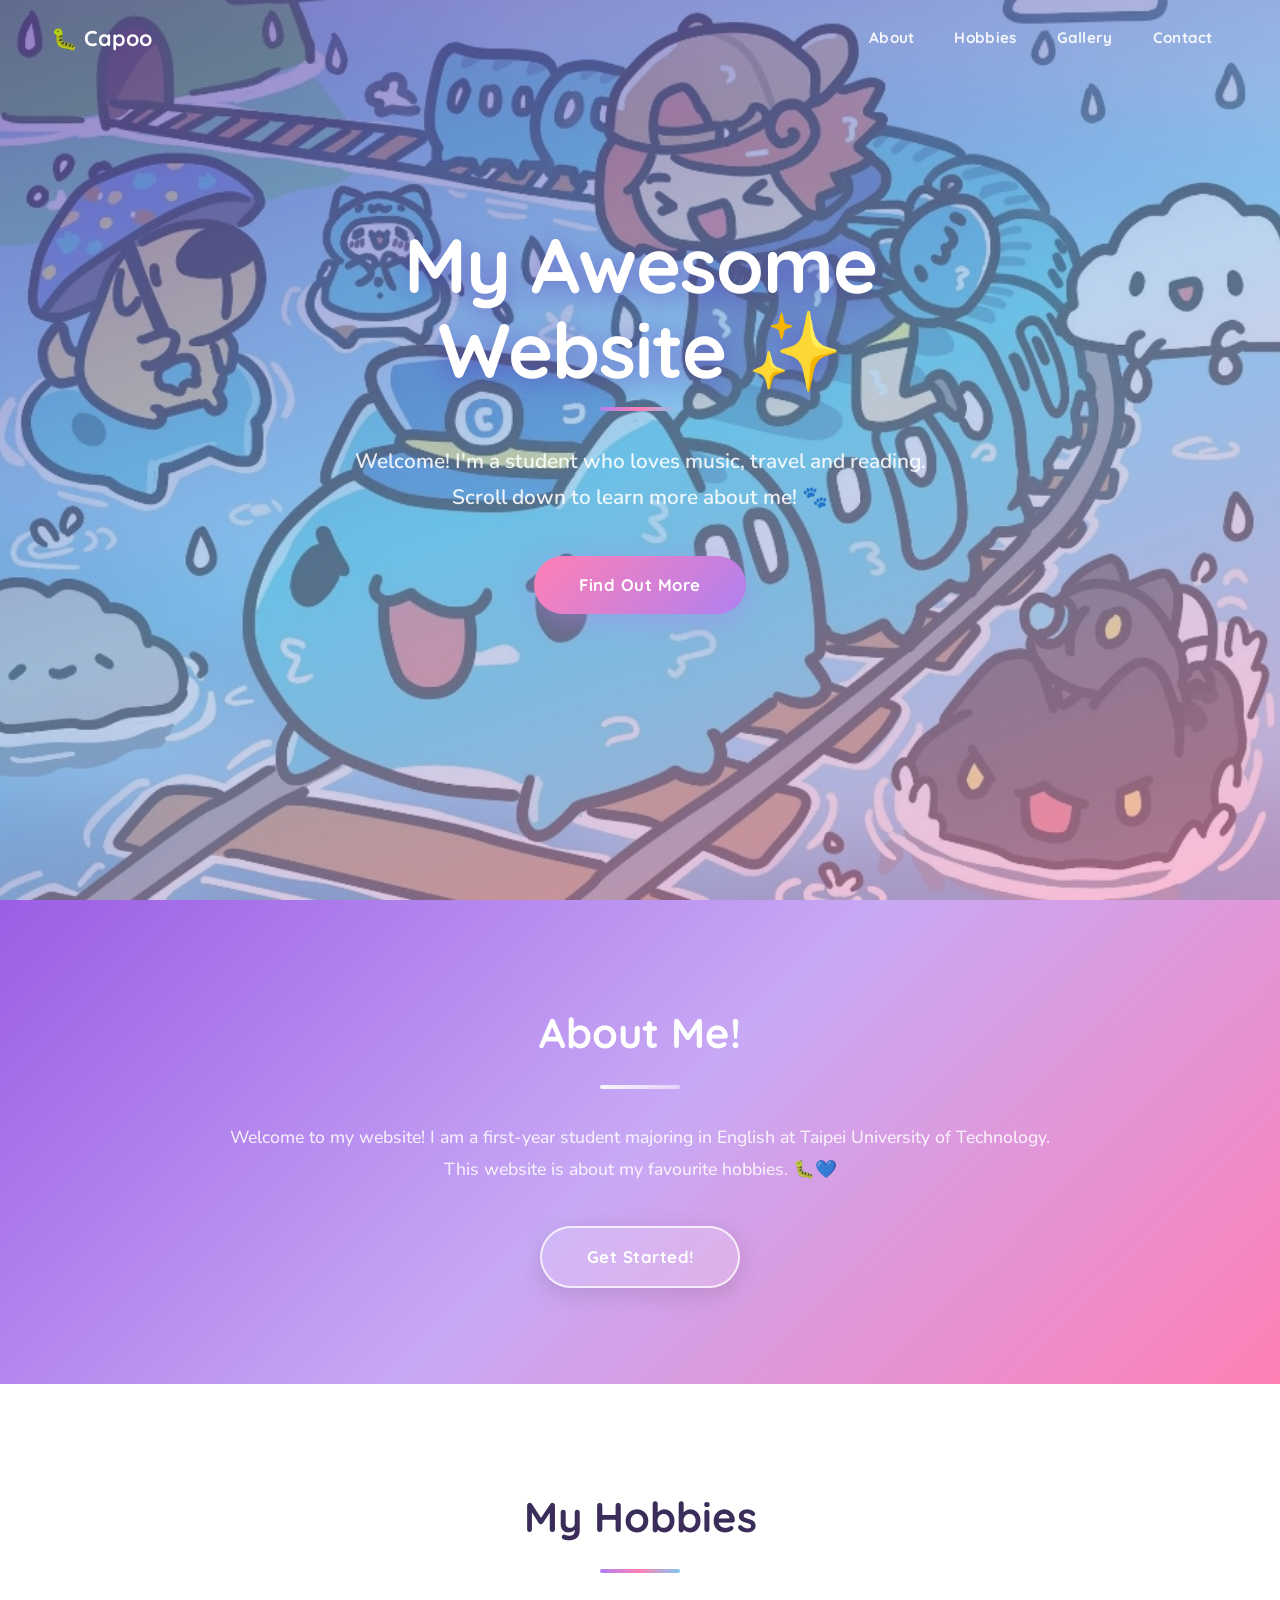
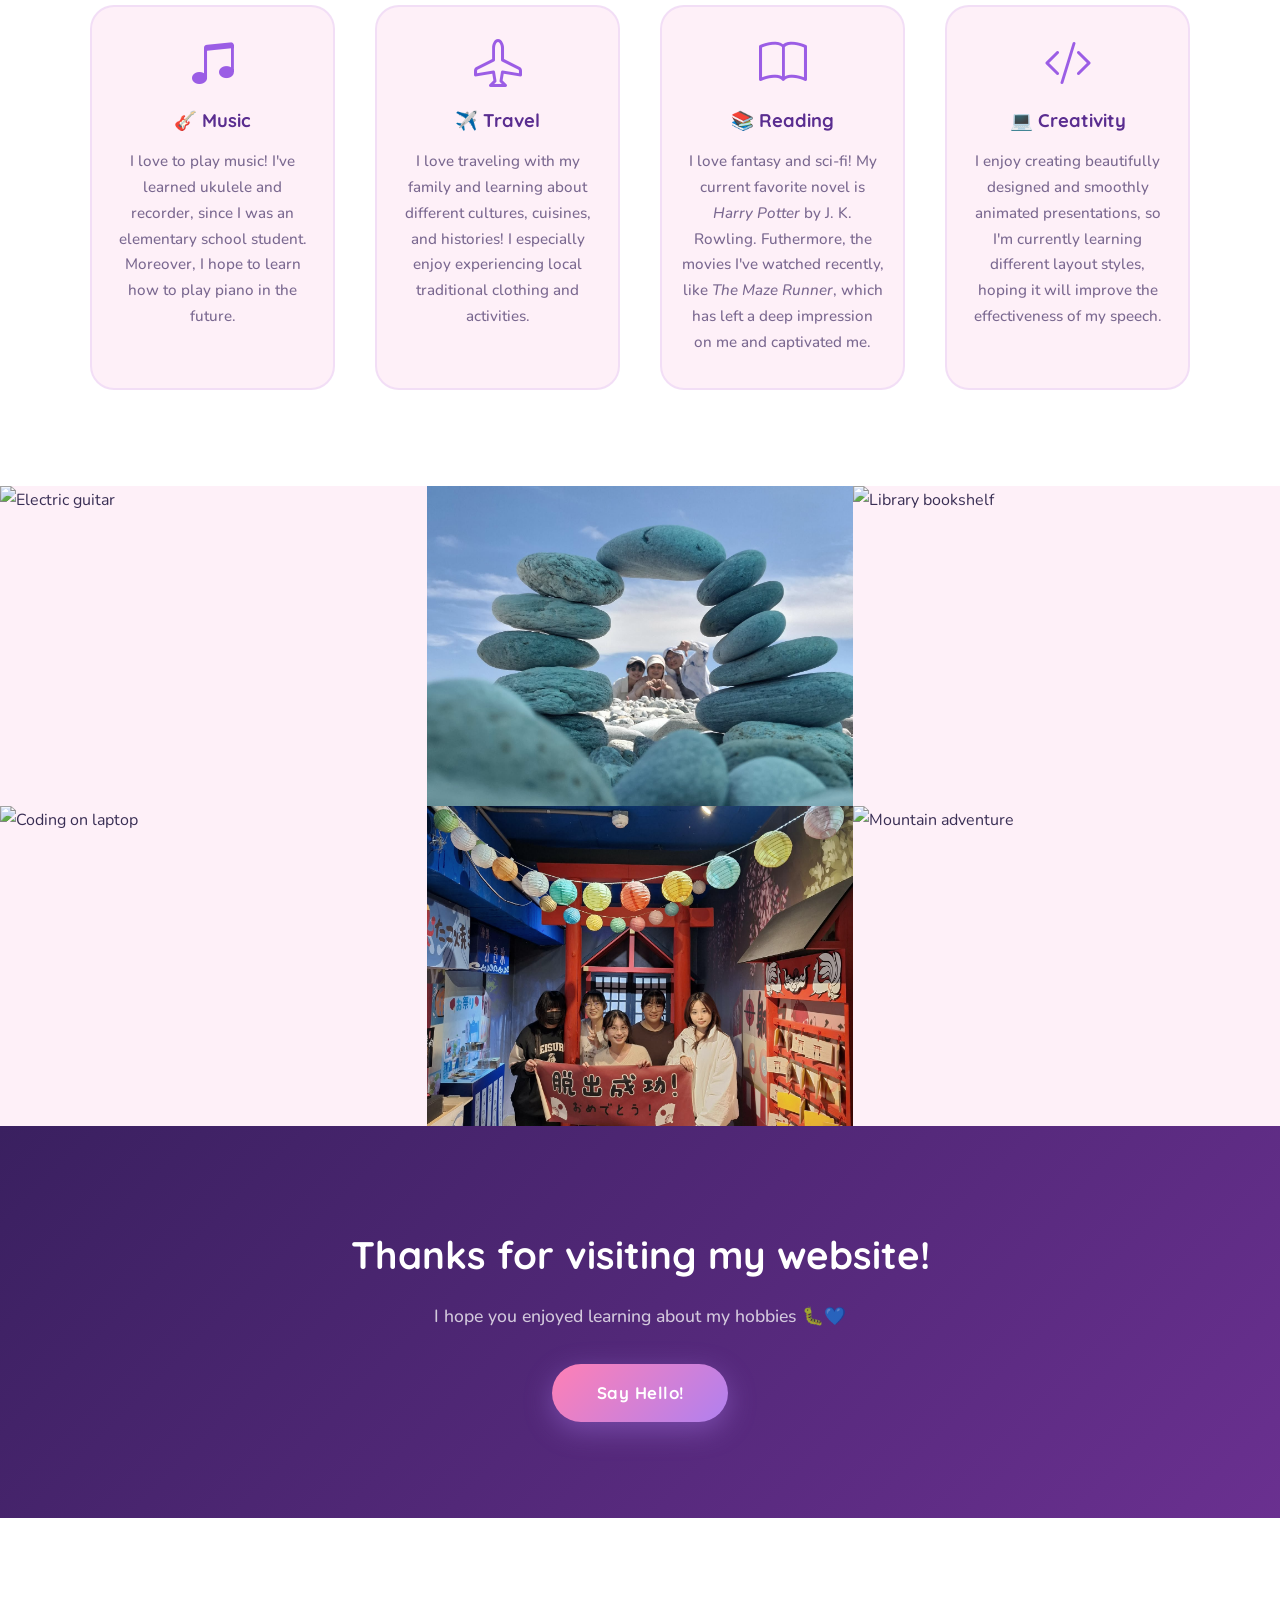
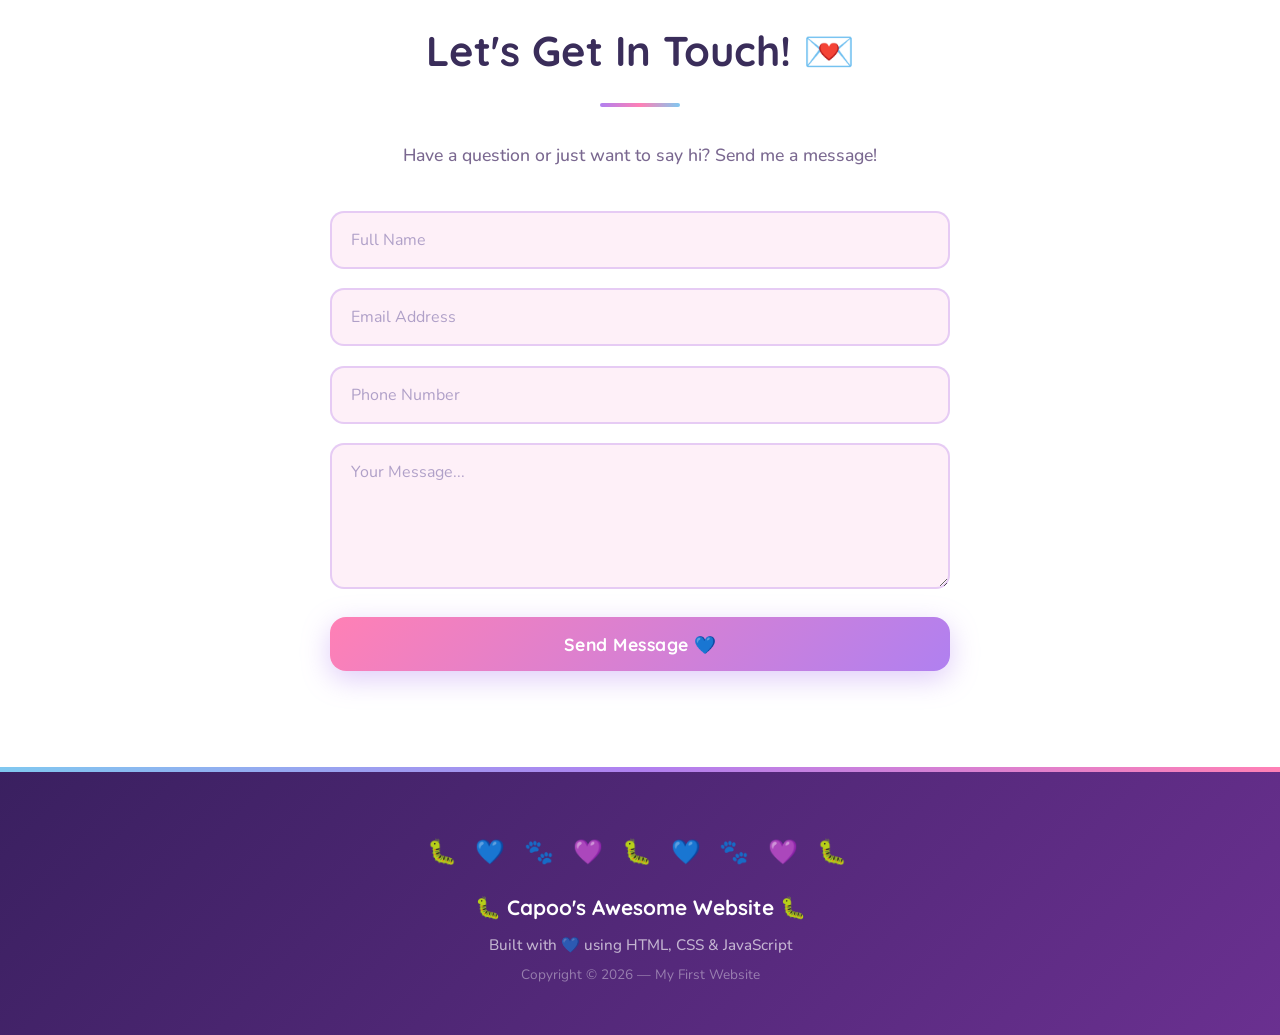
==== commit c368ae66: "Update index.html" ====
--- a/index.html
+++ b/index.html
@@ -182,9 +182,7 @@
         </div>
       </a>
 
-      <a class="portfolio-box"
-        href="https://images.unsplash.com/photo-1476514525535-07fb3b4ae5f1?w=1600&auto=format&fit=crop"
-        title="Adventure">
+      <a class="portfolio-box" href="image/79f61e17-dc0e-4426-bca4-660a4df7c7f3.jpg" title="Adventure">
         <img src="D:\北科114-2\114-2 科技英文\webpage\image\79f61e17-dc0e-4426-bca4-660a4df7c7f3.jpg" alt="Mountain adventure"
           loading="lazy" />
         <div class="portfolio-caption">
@@ -254,4 +252,4 @@
   <script src="script.js"></script>
 </body>
 
-</html>+</html>
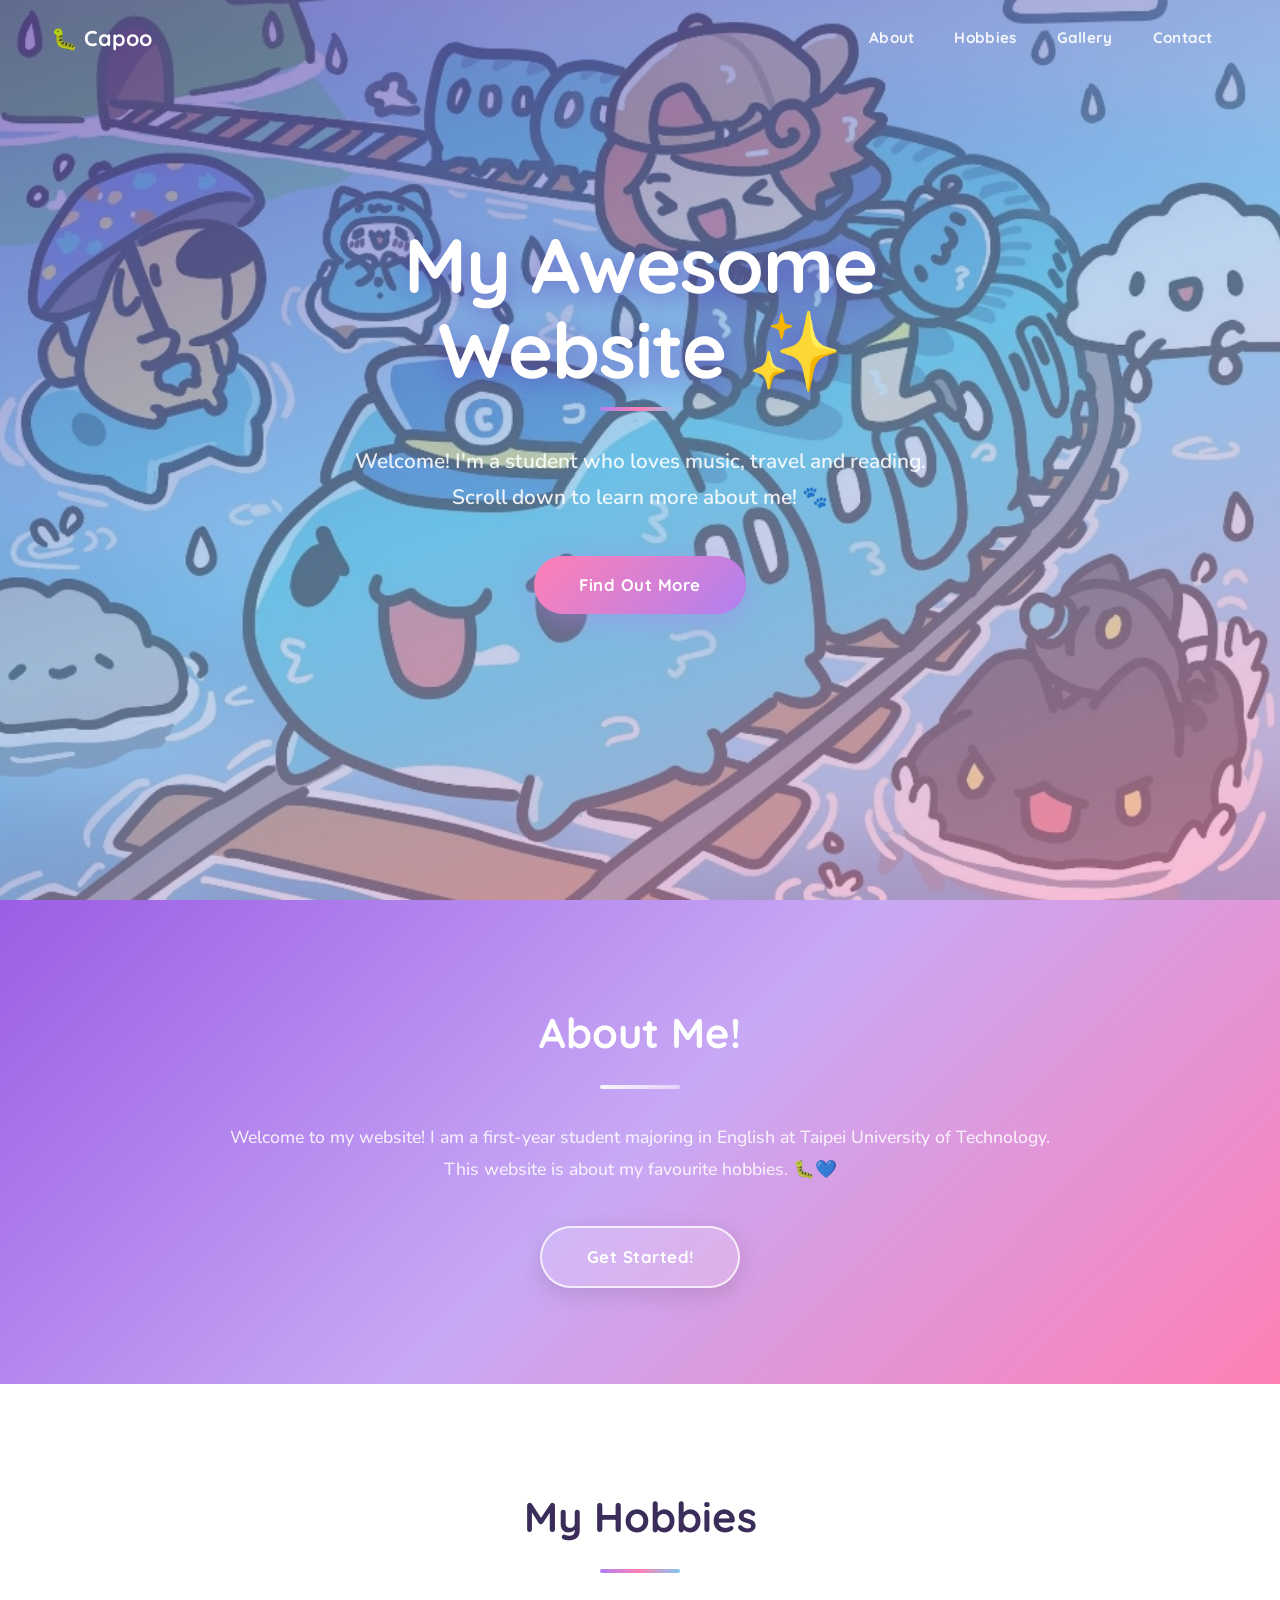
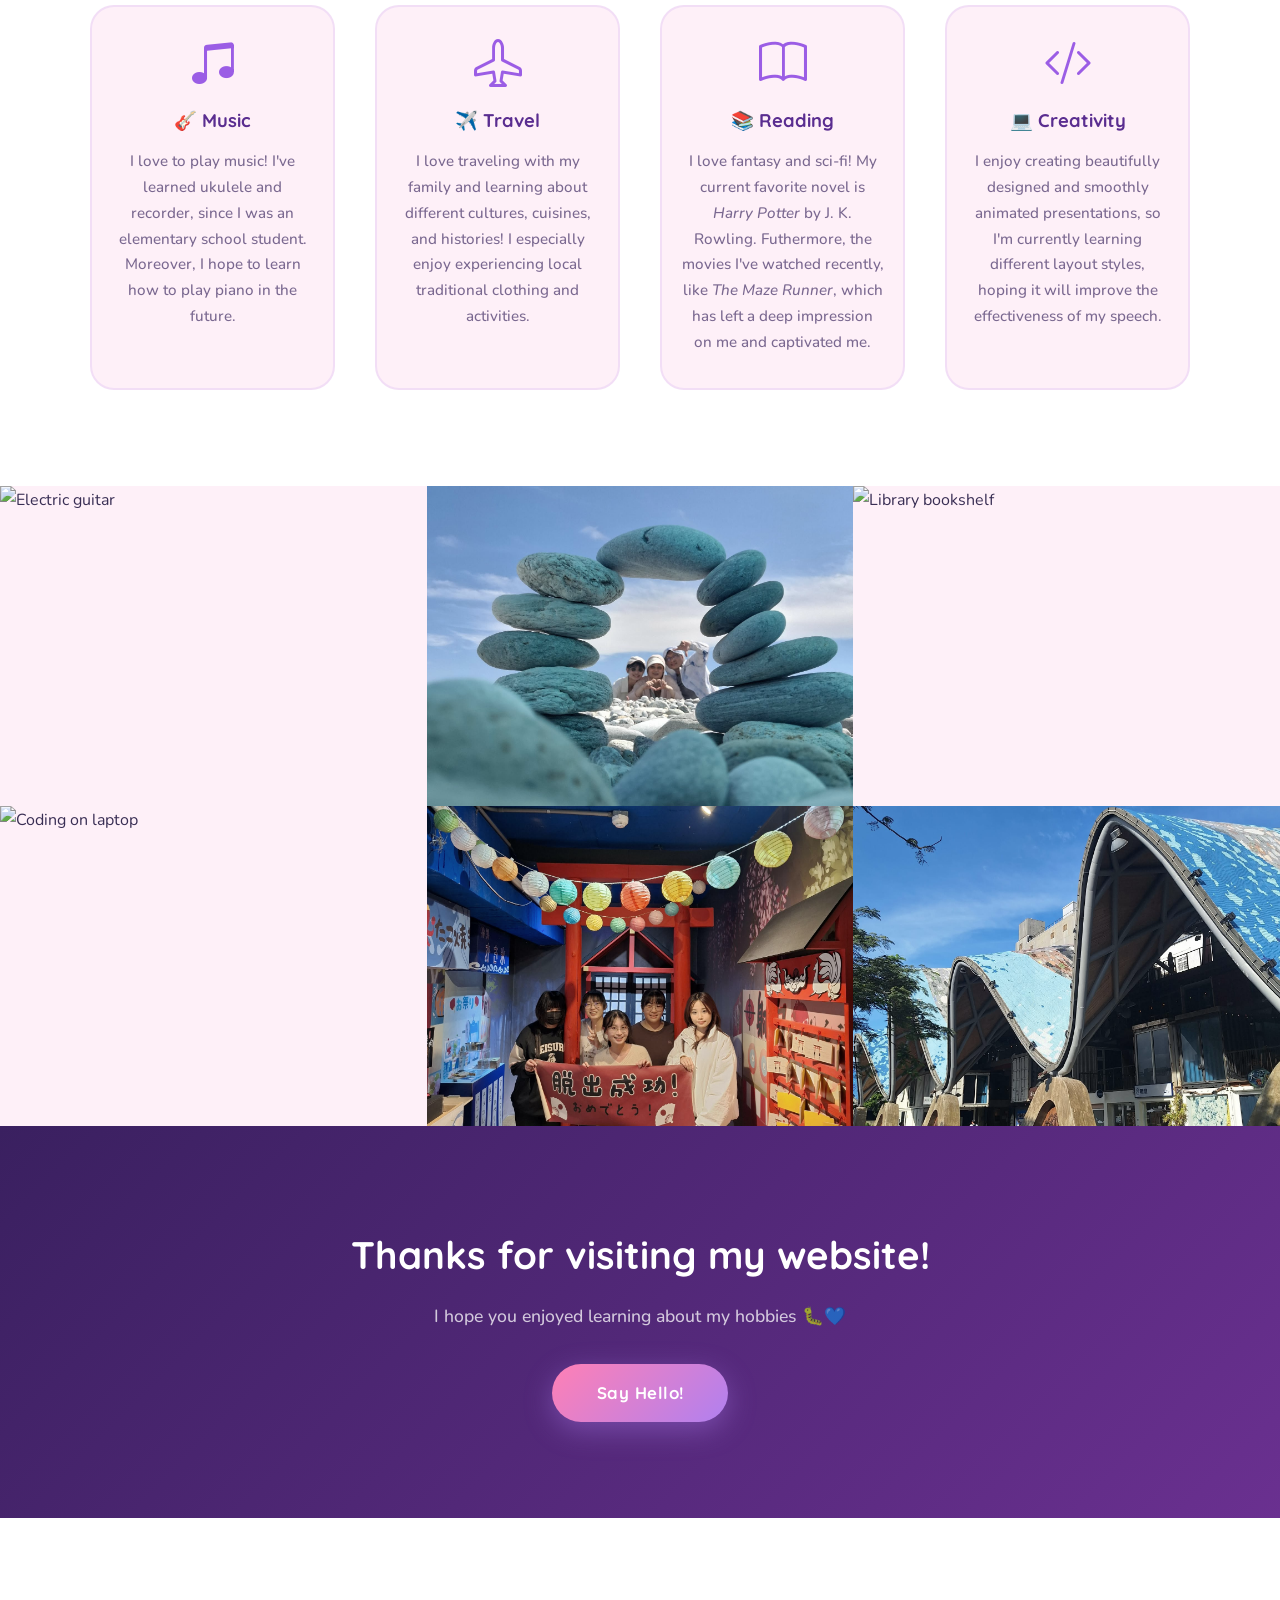
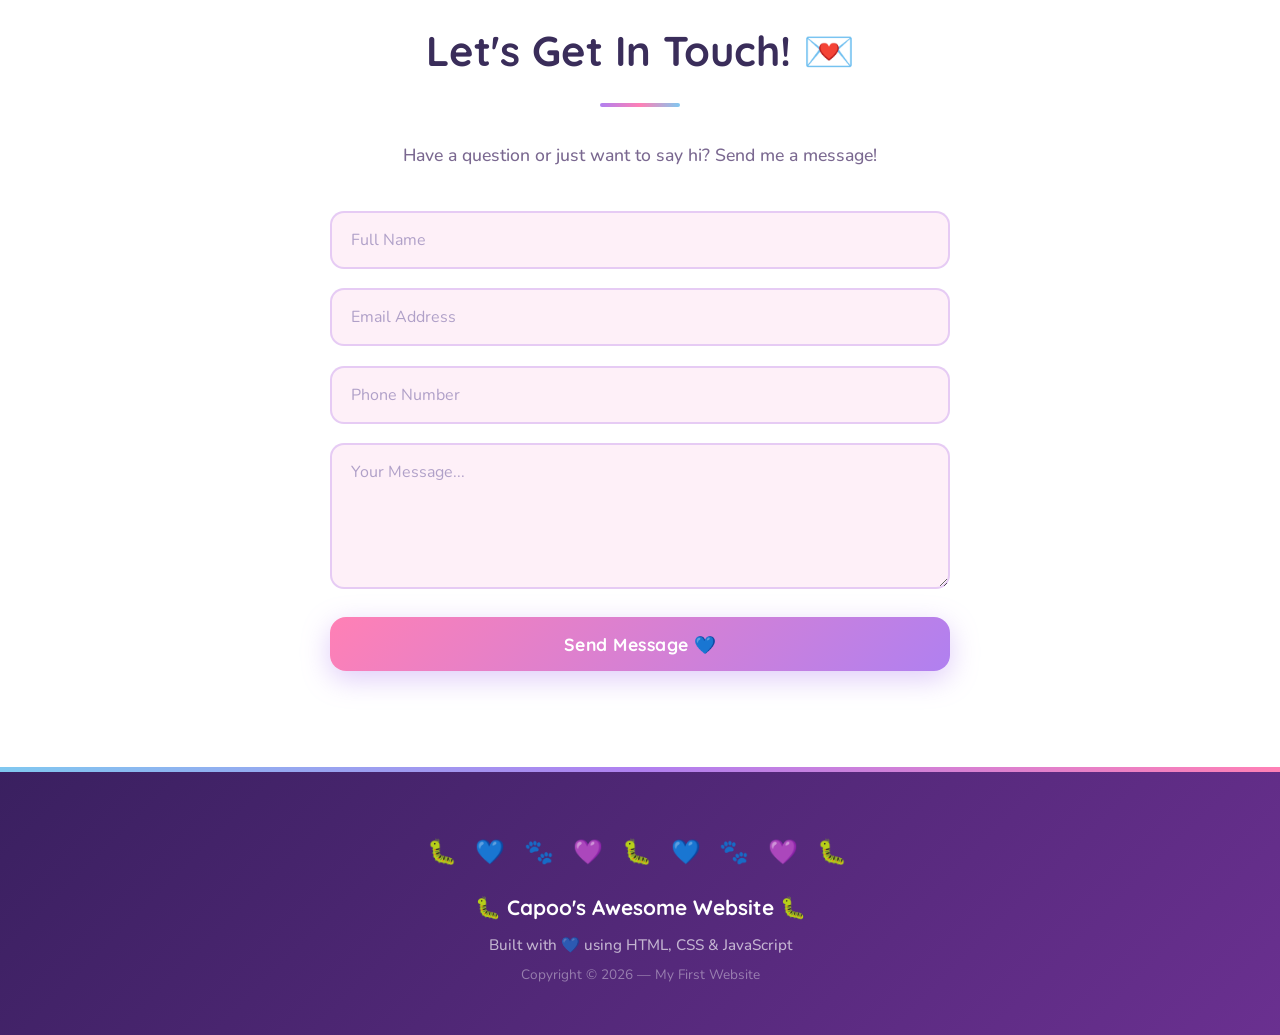
==== commit 0abc5a52: "Update index.html" ====
--- a/index.html
+++ b/index.html
@@ -182,9 +182,8 @@
         </div>
       </a>
 
-      <a class="portfolio-box" href="image/79f61e17-dc0e-4426-bca4-660a4df7c7f3.jpg" title="Adventure">
-        <img src="D:\北科114-2\114-2 科技英文\webpage\image\79f61e17-dc0e-4426-bca4-660a4df7c7f3.jpg" alt="Mountain adventure"
-          loading="lazy" />
+     <a class="portfolio-box" href="image/79f61e17-dc0e-4426-bca4-660a4df7c7f3.jpg" title="Adventure">
+        <img src="image/79f61e17-dc0e-4426-bca4-660a4df7c7f3.jpg" alt="Mountain adventure" loading="lazy" />
         <div class="portfolio-caption">
           <div class="portfolio-category">Travel</div>
           <div class="portfolio-name">Explore 🏔️</div>
